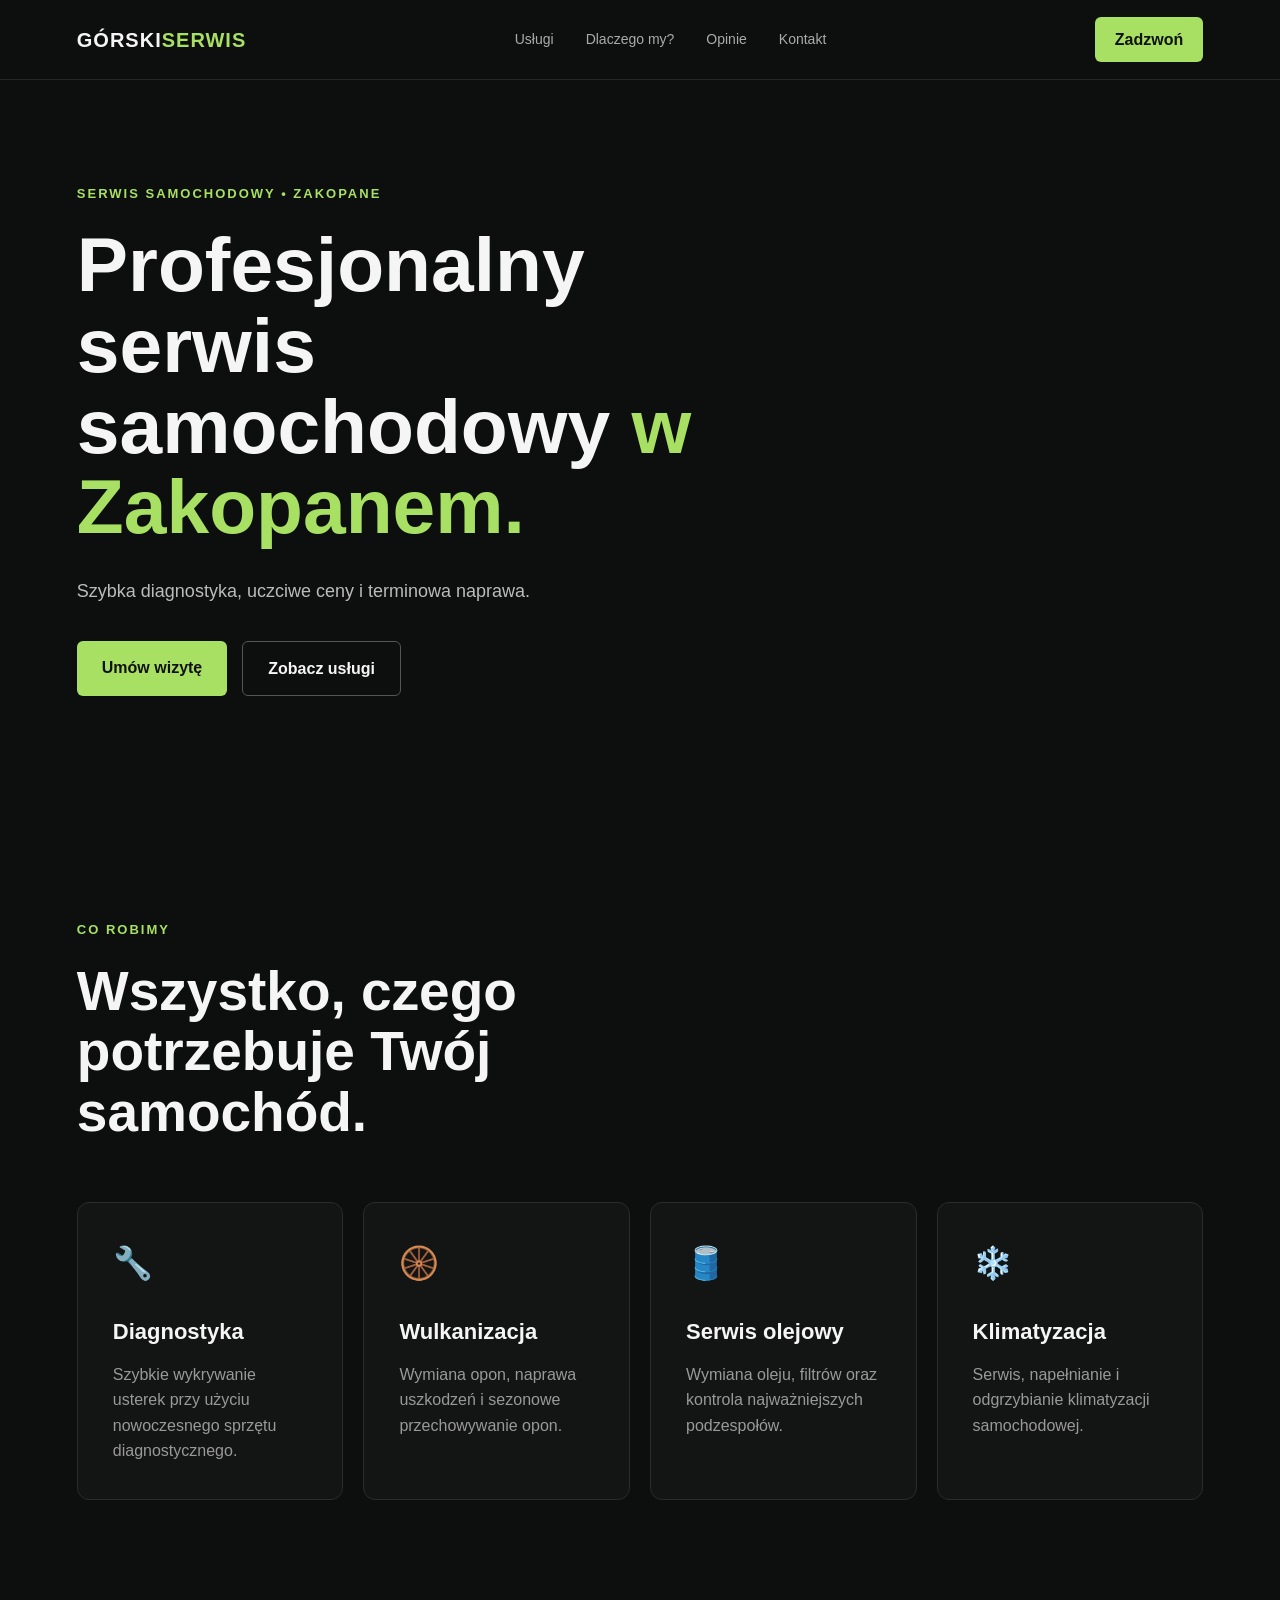
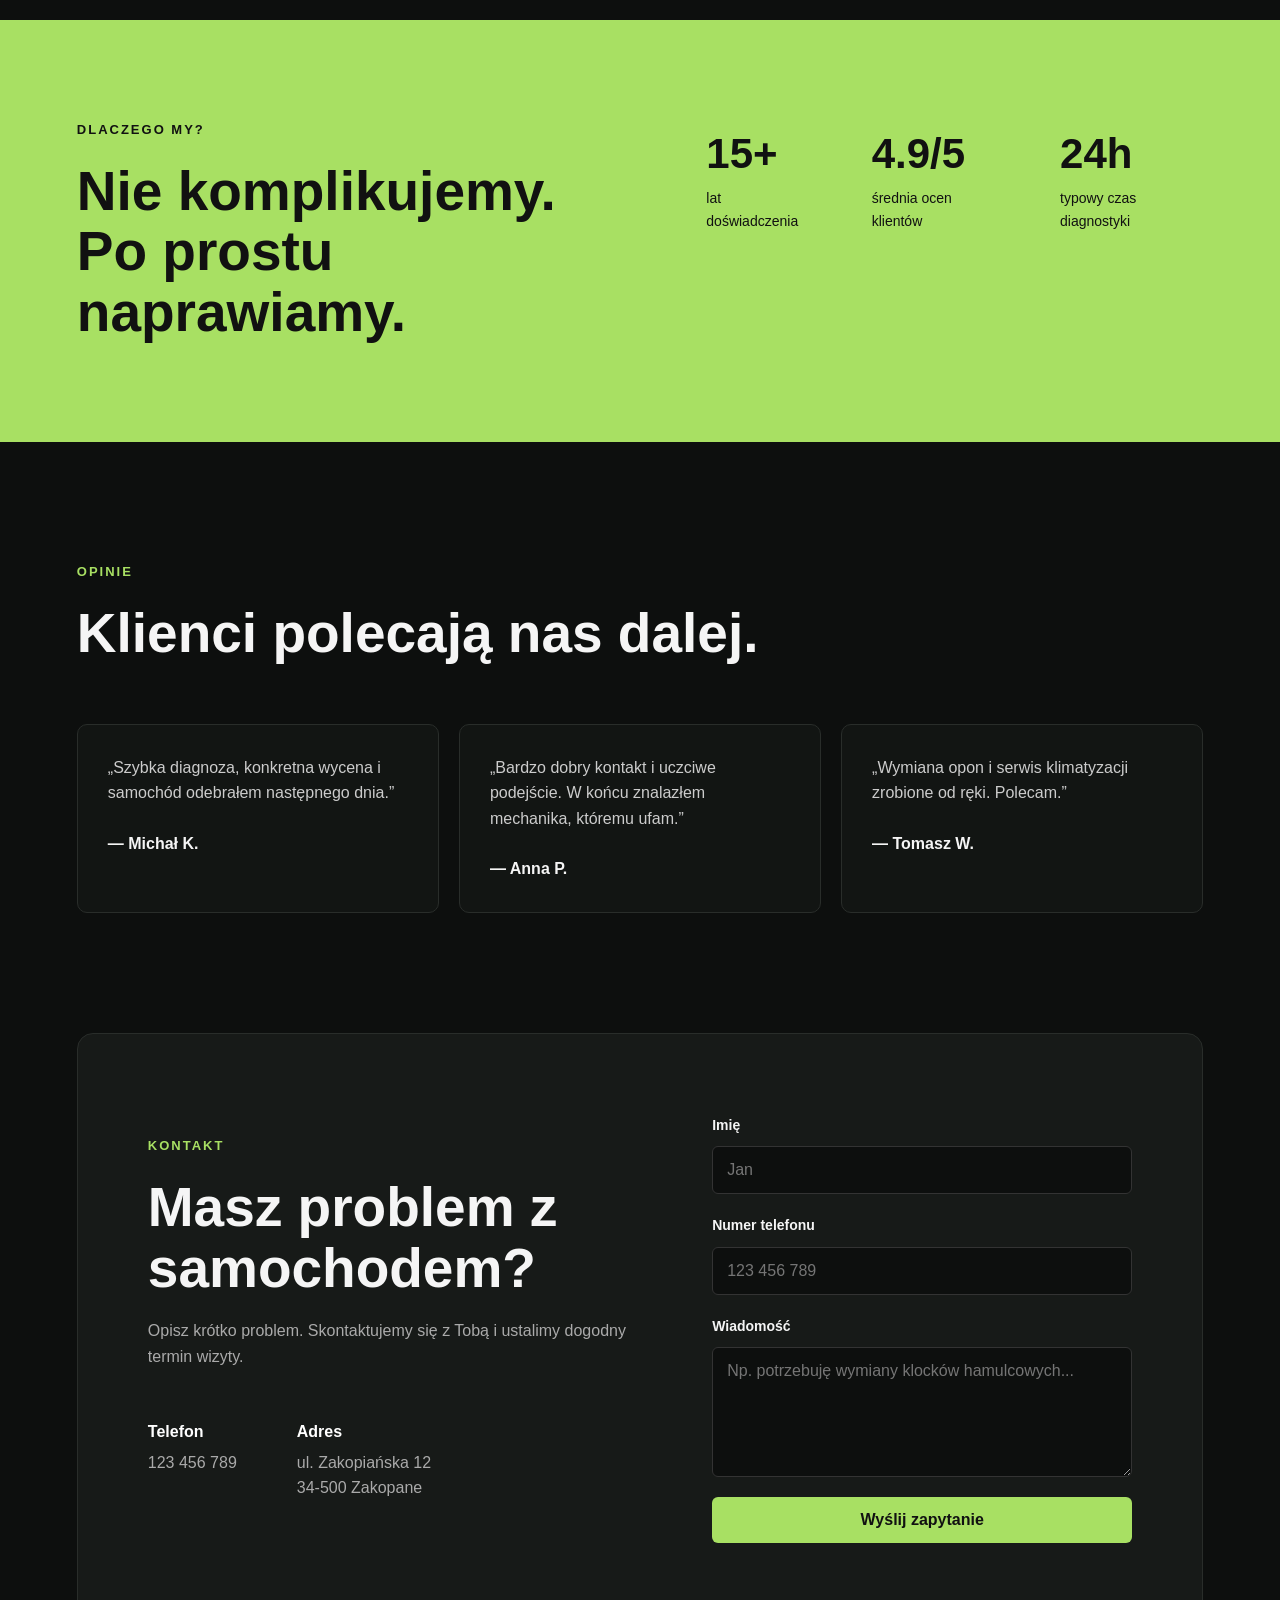
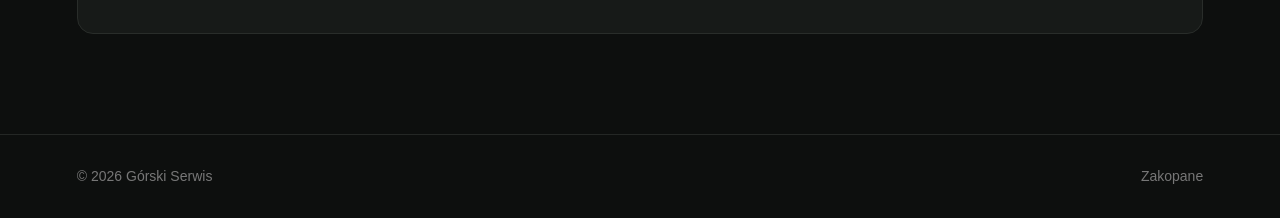
==== index.html @ 262145a2 "Add files via upload" ====
<!DOCTYPE html>
<html lang="pl">
<head>
    <meta charset="UTF-8">
    <meta name="viewport" content="width=device-width, initial-scale=1.0">

    <title>Górski Serwis — Mechanik samochodowy w Zakopanem</title>

    <meta
        name="description"
        content="Górski Serwis — profesjonalny serwis samochodowy w Zakopanem. Diagnostyka, hamulce, wymiana oleju i serwis klimatyzacji."
    >

    <link rel="stylesheet" href="style.css">
</head>

<body>

    <header class="navbar">

        <a href="#" class="logo">
            GÓRSKI<span>SERWIS</span>
        </a>

        <nav>
            <a href="#uslugi">Usługi</a>
            <a href="#dlaczego-my">Dlaczego my?</a>
            <a href="#opinie">Opinie</a>
            <a href="#kontakt">Kontakt</a>
        </nav>

        <a href="tel:+48123456789" class="nav-button">
            Zadzwoń
        </a>

    </header>


    <main>

        <section class="hero">

            <div class="hero-content">

                <p class="eyebrow">
                    SERWIS SAMOCHODOWY • ZAKOPANE
                </p>

                <h1>
    Profesjonalny serwis
    <br>
    samochodowy <span>w Zakopanem.</span>
</h1>

<p class="hero-text">
    Szybka diagnostyka, uczciwe ceny i terminowa naprawa.
</p>

                <div class="hero-buttons">

                    <a href="#kontakt" class="button primary">
                        Umów wizytę
                    </a>

                    <a href="#uslugi" class="button secondary">
                        Zobacz usługi
                    </a>

                </div>

            </div>

        </section>


        <section id="uslugi" class="section">

            <div class="section-heading">

                <p class="eyebrow">
                    CO ROBIMY
                </p>

                <h2>
                    Wszystko, czego potrzebuje Twój samochód.
                </h2>

            </div>


            <div class="services">

                <article class="service-card">

                    <div class="service-icon">
                        🔧
                    </div>

                    <h3>
                        Diagnostyka
                    </h3>

                    <p>
                        Szybkie wykrywanie usterek przy użyciu
                        nowoczesnego sprzętu diagnostycznego.
                    </p>

                </article>


                <article class="service-card">

                    <div class="service-icon">
                        🛞
                    </div>

                    <h3>
                        Wulkanizacja
                    </h3>

                    <p>
                        Wymiana opon, naprawa uszkodzeń
                        i sezonowe przechowywanie opon.
                    </p>

                </article>


                <article class="service-card">

                    <div class="service-icon">
                        🛢️
                    </div>

                    <h3>
                        Serwis olejowy
                    </h3>

                    <p>
                        Wymiana oleju, filtrów oraz kontrola
                        najważniejszych podzespołów.
                    </p>

                </article>


                <article class="service-card">

                    <div class="service-icon">
                        ❄️
                    </div>

                    <h3>
                        Klimatyzacja
                    </h3>

                    <p>
                        Serwis, napełnianie i odgrzybianie
                        klimatyzacji samochodowej.
                    </p>

                </article>

            </div>

        </section>


        <section id="dlaczego-my" class="why-us">

            <div>

                <p class="eyebrow">
                    DLACZEGO MY?
                </p>

                <h2>
                    Nie komplikujemy.
                    <br>
                    Po prostu naprawiamy.
                </h2>

            </div>


            <div class="advantages">

                <div>
                    <strong>15+</strong>
                    <span>lat doświadczenia</span>
                </div>

                <div>
                    <strong>4.9/5</strong>
                    <span>średnia ocen klientów</span>
                </div>

                <div>
                    <strong>24h</strong>
                    <span>typowy czas diagnostyki</span>
                </div>

            </div>

        </section>


        <section id="opinie" class="section">

            <div class="section-heading">

                <p class="eyebrow">
                    OPINIE
                </p>

                <h2>
                    Klienci polecają nas dalej.
                </h2>

            </div>


            <div class="reviews">

                <article class="review">
                    <p>
                        „Szybka diagnoza, konkretna wycena
                        i samochód odebrałem następnego dnia.”
                    </p>

                    <strong>
                        — Michał K.
                    </strong>
                </article>


                <article class="review">
                    <p>
                        „Bardzo dobry kontakt i uczciwe podejście.
                        W końcu znalazłem mechanika, któremu ufam.”
                    </p>

                    <strong>
                        — Anna P.
                    </strong>
                </article>


                <article class="review">
                    <p>
                        „Wymiana opon i serwis klimatyzacji
                        zrobione od ręki. Polecam.”
                    </p>

                    <strong>
                        — Tomasz W.
                    </strong>
                </article>

            </div>

        </section>


        <section id="kontakt" class="contact">

            <div class="contact-content">

                <p class="eyebrow">
                    KONTAKT
                </p>

                <h2>
                    Masz problem z samochodem?
                </h2>

                <p>
                    Opisz krótko problem. Skontaktujemy się z Tobą
                    i ustalimy dogodny termin wizyty.
                </p>

                <div class="contact-info">

                    <p>
                        <strong>Telefon</strong><br>
                        123 456 789
                    </p>

                    <p>
                        <strong>Adres</strong><br>
                        ul. Zakopiańska 12<br>
                        34-500 Zakopane
                    </p>

                </div>

            </div>


            <form class="contact-form" id="contactForm">

                <label for="name">
                    Imię
                </label>

                <input
                    type="text"
                    id="name"
                    placeholder="Jan"
                    required
                >


                <label for="phone">
                    Numer telefonu
                </label>

                <input
                    type="tel"
                    id="phone"
                    placeholder="123 456 789"
                    required
                >


                <label for="message">
                    Wiadomość
                </label>

                <textarea
                    id="message"
                    rows="5"
                    placeholder="Np. potrzebuję wymiany klocków hamulcowych..."
                    required
                ></textarea>


                <button type="submit" class="button primary">
                    Wyślij zapytanie
                </button>

                <p id="formMessage" class="form-message"></p>

            </form>

        </section> 

    </main>


    <footer>

        <p>
            © 2026 Górski Serwis
        </p>

        <p>
            Zakopane
        </p>

    </footer>


    <script src="script.js"></script>

</body>
</html>
---- style.css ----
* {
    margin: 0;
    padding: 0;
    box-sizing: border-box;
}

html {
    scroll-behavior: smooth;
}

body {
    font-family: Arial, sans-serif;
    background: #0d0f0e;
    color: #f5f5f5;
    line-height: 1.6;
}

a {
    color: inherit;
    text-decoration: none;
}


/* NAVBAR */

.navbar {
    height: 80px;
    padding: 0 6%;
    display: flex;
    align-items: center;
    justify-content: space-between;
    border-bottom: 1px solid #242725;
}

.logo {
    font-weight: 800;
    font-size: 20px;
    letter-spacing: 1px;
}

.logo span {
    color: #a8e063;
}

nav {
    display: flex;
    gap: 32px;
}

nav a {
    color: #aaa;
    font-size: 14px;
}

nav a:hover {
    color: white;
}

.nav-button {
    background: #a8e063;
    color: #111;
    padding: 10px 20px;
    border-radius: 6px;
    font-weight: bold;
}


/* HERO */

.hero {
    min-height: 720px;
    display: flex;
    align-items: center;
    padding: 80px 6%;

    background:
        linear-gradient(
            90deg,
            #0d0f0e 0%,
            rgba(13, 15, 14, 0.85) 50%,
            rgba(13, 15, 14, 0.3) 100%
        ),
        url("https://images.unsplash.com/photo-1487754180451-c456f719a1fc?auto=format&fit=crop&w=1800&q=80");

    background-size: cover;
    background-position: center;
}

.hero-content {
    max-width: 750px;
}

.eyebrow {
    color: #a8e063;
    font-size: 13px;
    font-weight: bold;
    letter-spacing: 2px;
    margin-bottom: 20px;
}

h1 {
    font-size: clamp(45px, 6vw, 82px);
    line-height: 1.05;
    margin-bottom: 30px;
}

h1 span {
    color: #a8e063;
}

.hero-text {
    max-width: 600px;
    color: #bbb;
    font-size: 18px;
    margin-bottom: 35px;
}


/* BUTTONS */

.hero-buttons {
    display: flex;
    gap: 15px;
    flex-wrap: wrap;
}

.button {
    display: inline-block;
    padding: 14px 25px;
    border-radius: 6px;
    font-weight: bold;
}

.primary {
    background: #a8e063;
    color: #111;

    transition:
        transform 0.2s ease,
        box-shadow 0.2s ease;
}

.primary:hover {
    transform: translateY(-2px);

    box-shadow:
        0 10px 30px rgba(168, 224, 99, 0.2);
}

.secondary {
    border: 1px solid #555;
}


/* SECTIONS */

.section {
    padding: 120px 6%;
}

.section-heading {
    max-width: 700px;
    margin-bottom: 60px;
}

h2 {
    font-size: clamp(34px, 5vw, 55px);
    line-height: 1.1;
}


/* SERVICES */

.services {
    display: grid;
    grid-template-columns: repeat(4, 1fr);
    gap: 20px;
}

.service-card {
    padding: 35px;

    border: 1px solid #292d2a;
    border-radius: 12px;

    background: #121513;

    transition:
        transform 0.25s ease,
        border-color 0.25s ease,
        background 0.25s ease;
}

.service-card:hover {
    transform: translateY(-8px);

    border-color: #a8e063;

    background: #171b18;
}

.service-icon {
    font-size: 32px;
    margin-bottom: 25px;
}

.service-card h3 {
    margin-bottom: 12px;
    font-size: 22px;
}

.service-card p {
    color: #999;
}


/* WHY US */

.why-us {
    padding: 100px 6%;
    background: #a8e063;
    color: #111;

    display: flex;
    justify-content: space-between;
    gap: 50px;
}

.why-us .eyebrow {
    color: #111;
}

.advantages {
    display: flex;
    gap: 60px;
}

.advantages div {
    display: flex;
    flex-direction: column;
}

.advantages strong {
    font-size: 42px;
}

.advantages span {
    font-size: 14px;
}


/* REVIEWS */

.reviews {
    display: grid;
    grid-template-columns: repeat(3, 1fr);
    gap: 20px;
}

.review {
    background: #121513;
    padding: 30px;
    border-radius: 10px;
    border: 1px solid #292d2a;
}

.review p {
    color: #ccc;
    margin-bottom: 25px;
}


/* CONTACT */

.contact {
    margin: 0 6% 100px;
    padding: 70px;

    background: #171a18;
    border: 1px solid #292d2a;
    border-radius: 16px;

    display: grid;
    grid-template-columns: 1fr 420px;
    gap: 80px;

    align-items: center;
}

.contact-content {
    max-width: 650px;
}

.contact-content h2 {
    margin-bottom: 20px;
}

.contact-content > p:not(.eyebrow) {
    color: #aaa;
    margin: 20px 0 35px;
    max-width: 500px;
}

.contact-info {
    display: flex;
    gap: 60px;
}

.contact-info p {
    color: #aaa;
    margin: 0;
}

.contact-info strong {
    color: white;
    display: inline-block;
    margin-bottom: 5px;
}


/* FORMULARZ */

.contact-form {
    width: 100%;
    display: flex;
    flex-direction: column;
    gap: 10px;
}

.contact-form label {
    font-size: 14px;
    font-weight: bold;
    margin-top: 10px;
}

.contact-form input,
.contact-form textarea {
    width: 100%;
    padding: 14px;

    background: #0d0f0e;
    border: 1px solid #333;
    border-radius: 7px;

    color: white;
    font-size: 16px;
    font-family: inherit;

    transition: border-color 0.2s;
}

.contact-form input:focus,
.contact-form textarea:focus {
    outline: none;
    border-color: #a8e063;
}

.contact-form textarea {
    resize: vertical;
    min-height: 130px;
}

.contact-form button {
    width: 100%;
    border: none;
    cursor: pointer;
    font-size: 16px;
    margin-top: 10px;
}

.form-message {
    color: #a8e063;
    font-size: 14px;
    margin-top: 5px;
}

.contact-content {
    max-width: 600px;
}

.contact-content p:not(.eyebrow) {
    color: #aaa;
    margin: 20px 0 30px;
}

.contact-info {
    min-width: 220px;
}

.contact-info p {
    margin-bottom: 25px;
    color: #aaa;
}


/* FOOTER */

footer {
    padding: 30px 6%;
    border-top: 1px solid #242725;

    display: flex;
    justify-content: space-between;

    color: #777;
    font-size: 14px;
}


/* MOBILE */

@media (max-width: 900px) {

    nav {
        display: none;
    }

    .services {
        grid-template-columns: repeat(2, 1fr);
    }

    .why-us {
        flex-direction: column;
    }

    .reviews {
        grid-template-columns: 1fr;
    }

    .contact {
        grid-template-columns: 1fr;
        gap: 50px;
    }

    .contact-form {
        max-width: 600px;
    }
}


@media (max-width: 600px) {

    .navbar {
        padding: 0 20px;
    }

    .nav-button {
        display: none;
    }

    .hero {
        min-height: 650px;
        padding: 60px 20px;
    }

    .section {
        padding: 80px 20px;
    }

    .services {
        grid-template-columns: 1fr;
    }

    .advantages {
        flex-direction: column;
        gap: 25px;
    }

    .contact {
        margin: 0 20px 80px;
        padding: 40px 25px;
        flex-direction: column;
    }

    footer {
        padding: 25px 20px;
    }

}

.contact-form {
    width: 100%;
    max-width: 500px;

    display: flex;
    flex-direction: column;
    gap: 10px;
}

.contact-form label {
    font-size: 14px;
    font-weight: bold;
    margin-top: 10px;
}

.contact-form input,
.contact-form textarea {
    width: 100%;
    padding: 14px;

    background: #0d0f0e;
    border: 1px solid #333;
    border-radius: 6px;

    color: white;
    font-size: 16px;

    font-family: inherit;
}

.contact-form textarea {
    resize: vertical;
}

.contact-form input:focus,
.contact-form textarea:focus {
    outline: none;
    border-color: #a8e063;
}

.contact-form button {
    border: none;
    cursor: pointer;
    font-size: 16px;
    margin-top: 10px;
}

.form-message {
    margin-top: 10px;
    font-size: 14px;
}

/* ANIMACJE */

.hero-content {
    animation: heroIn 0.8s ease-out;
}

@keyframes heroIn {
    from {
        opacity: 0;
        transform: translateY(25px);
    }

    to {
        opacity: 1;
        transform: translateY(0);
    }
}
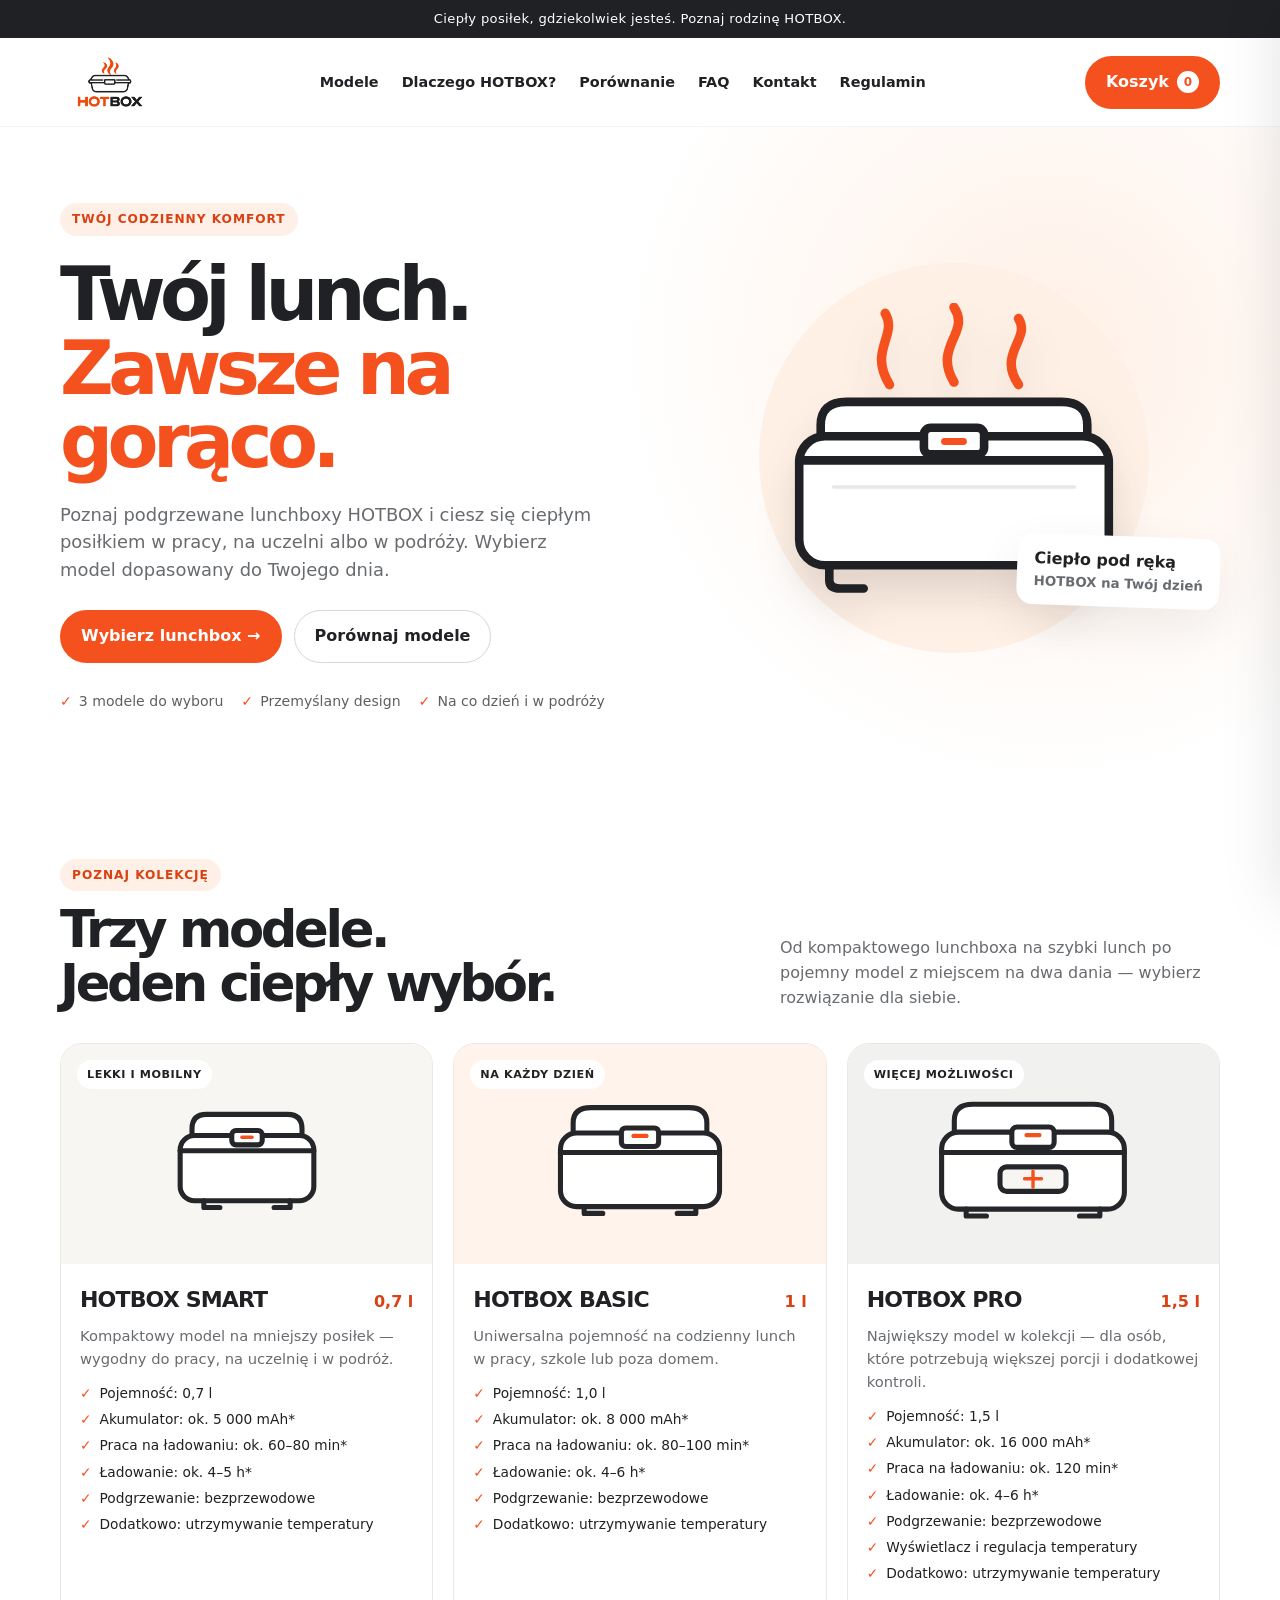
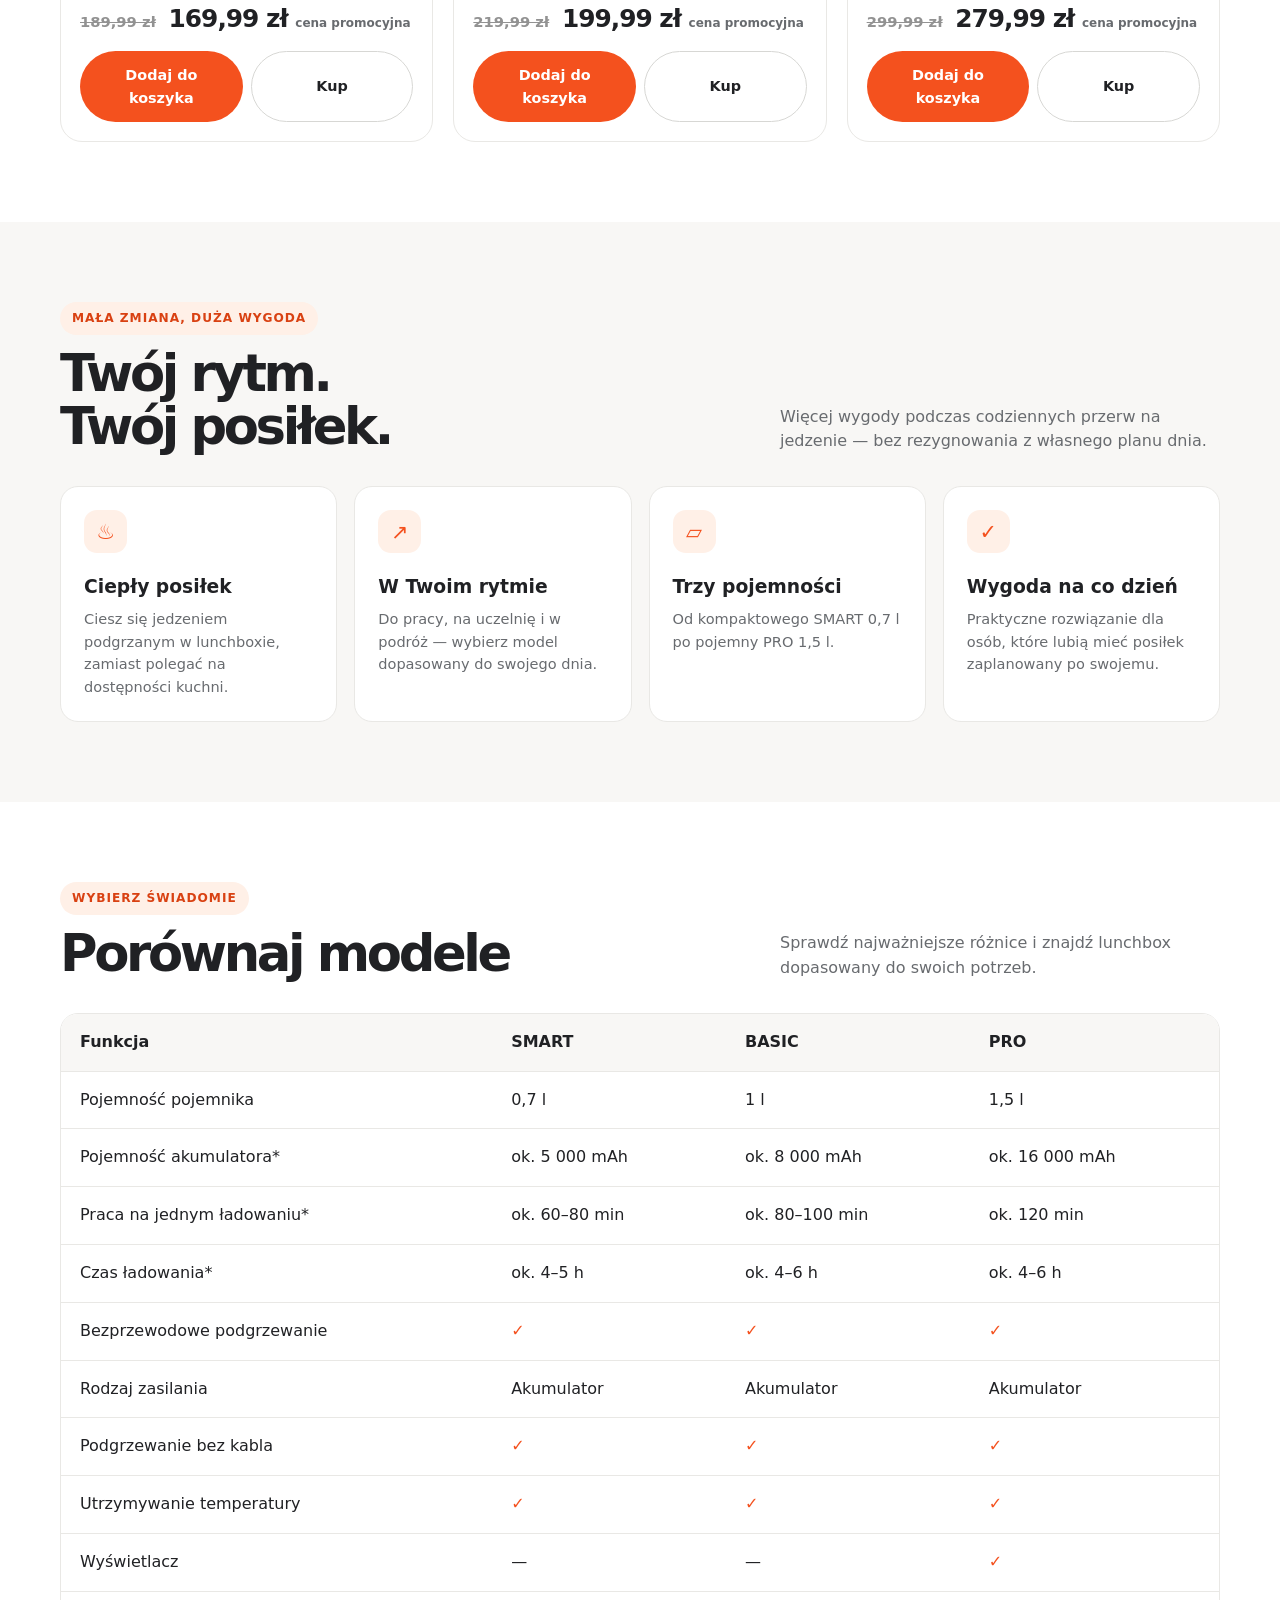
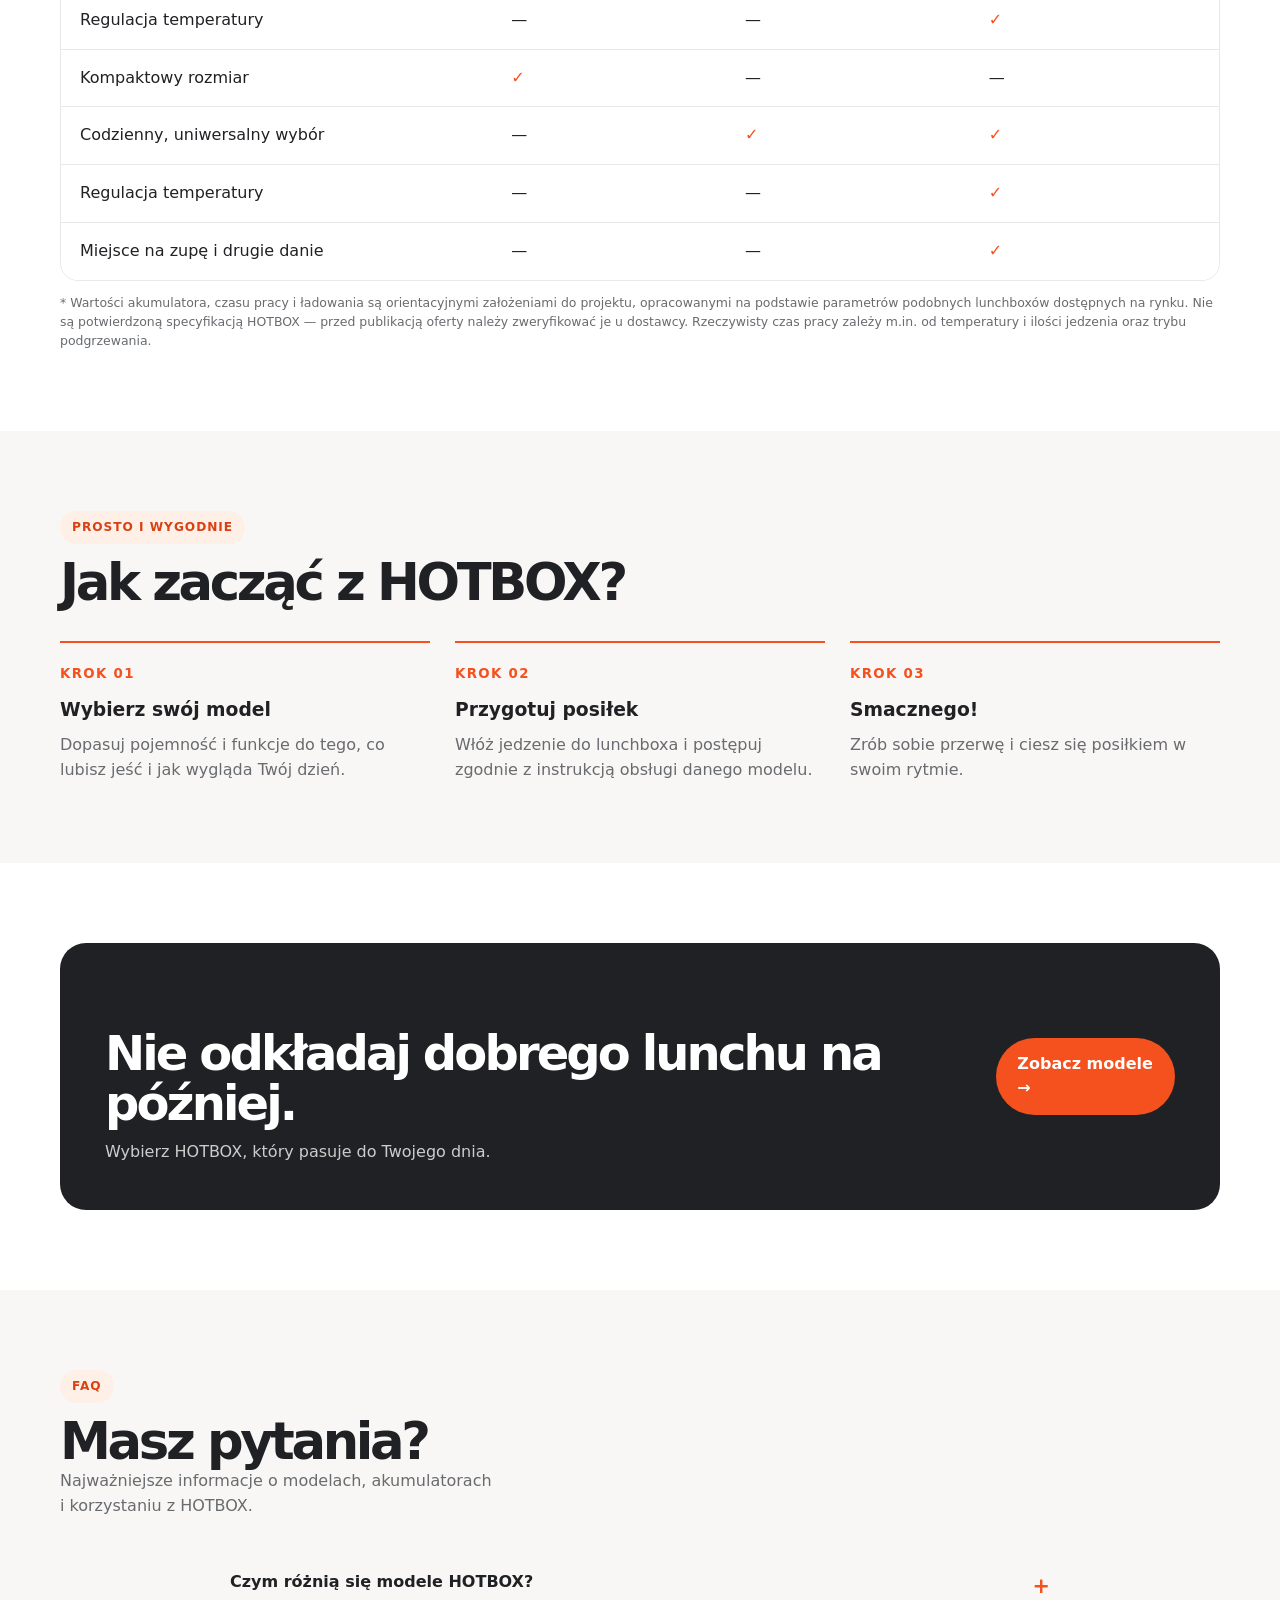
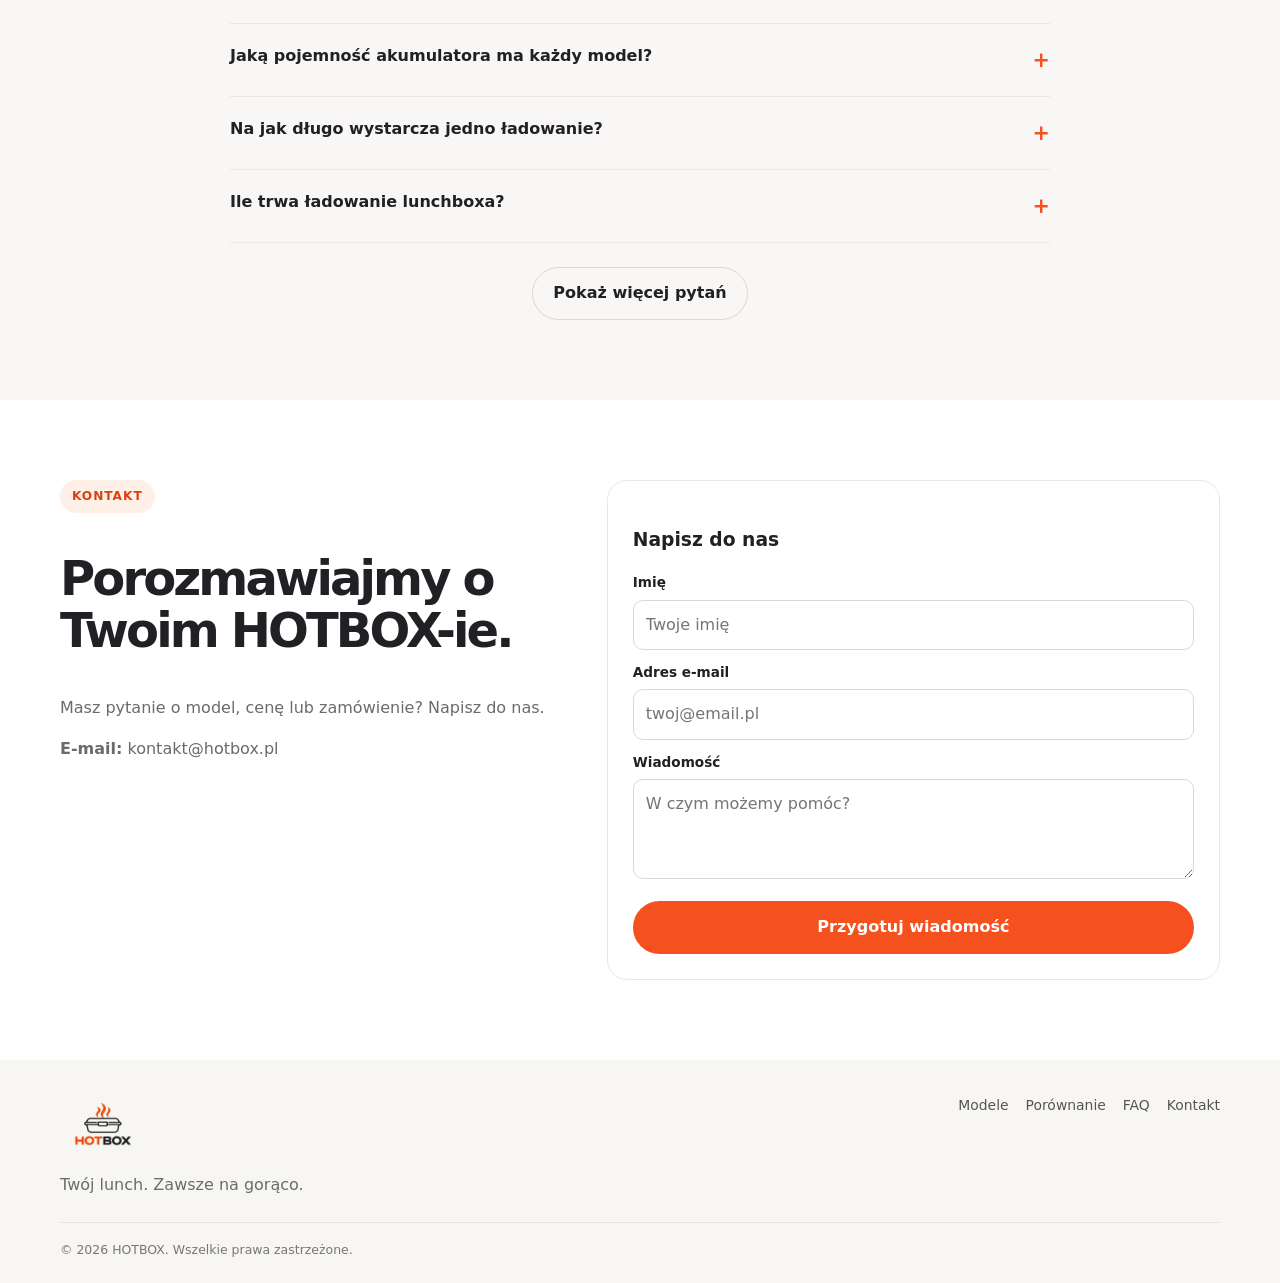
==== commit d4d7d3e9: "Add files via upload" ====
--- a/index.html
+++ b/index.html
@@ -1,367 +1,362 @@
-<!DOCTYPE html>
-<html lang="pl">
-<head>
-    <meta charset="UTF-8">
-    <meta name="viewport" content="width=device-width, initial-scale=1.0">
-
-    <title>Górski Serwis — Mechanik samochodowy w Zakopanem</title>
-
-    <meta
-        name="description"
-        content="Górski Serwis — profesjonalny serwis samochodowy w Zakopanem. Diagnostyka, hamulce, wymiana oleju i serwis klimatyzacji."
-    >
-
-    <link rel="stylesheet" href="style.css">
-</head>
-
-<body>
-
-    <header class="navbar">
-
-        <a href="#" class="logo">
-            GÓRSKI<span>SERWIS</span>
-        </a>
-
-        <nav>
-            <a href="#uslugi">Usługi</a>
-            <a href="#dlaczego-my">Dlaczego my?</a>
-            <a href="#opinie">Opinie</a>
-            <a href="#kontakt">Kontakt</a>
-        </nav>
-
-        <a href="tel:+48123456789" class="nav-button">
-            Zadzwoń
-        </a>
-
-    </header>
-
-
-    <main>
-
-        <section class="hero">
-
-            <div class="hero-content">
-
-                <p class="eyebrow">
-                    SERWIS SAMOCHODOWY • ZAKOPANE
-                </p>
-
-                <h1>
-    Profesjonalny serwis
-    <br>
-    samochodowy <span>w Zakopanem.</span>
-</h1>
-
-<p class="hero-text">
-    Szybka diagnostyka, uczciwe ceny i terminowa naprawa.
-</p>
-
-                <div class="hero-buttons">
-
-                    <a href="#kontakt" class="button primary">
-                        Umów wizytę
-                    </a>
-
-                    <a href="#uslugi" class="button secondary">
-                        Zobacz usługi
-                    </a>
-
-                </div>
-
-            </div>
-
-        </section>
-
-
-        <section id="uslugi" class="section">
-
-            <div class="section-heading">
-
-                <p class="eyebrow">
-                    CO ROBIMY
-                </p>
-
-                <h2>
-                    Wszystko, czego potrzebuje Twój samochód.
-                </h2>
-
-            </div>
-
-
-            <div class="services">
-
-                <article class="service-card">
-
-                    <div class="service-icon">
-                        🔧
-                    </div>
-
-                    <h3>
-                        Diagnostyka
-                    </h3>
-
-                    <p>
-                        Szybkie wykrywanie usterek przy użyciu
-                        nowoczesnego sprzętu diagnostycznego.
-                    </p>
-
-                </article>
-
-
-                <article class="service-card">
-
-                    <div class="service-icon">
-                        🛞
-                    </div>
-
-                    <h3>
-                        Wulkanizacja
-                    </h3>
-
-                    <p>
-                        Wymiana opon, naprawa uszkodzeń
-                        i sezonowe przechowywanie opon.
-                    </p>
-
-                </article>
-
-
-                <article class="service-card">
-
-                    <div class="service-icon">
-                        🛢️
-                    </div>
-
-                    <h3>
-                        Serwis olejowy
-                    </h3>
-
-                    <p>
-                        Wymiana oleju, filtrów oraz kontrola
-                        najważniejszych podzespołów.
-                    </p>
-
-                </article>
-
-
-                <article class="service-card">
-
-                    <div class="service-icon">
-                        ❄️
-                    </div>
-
-                    <h3>
-                        Klimatyzacja
-                    </h3>
-
-                    <p>
-                        Serwis, napełnianie i odgrzybianie
-                        klimatyzacji samochodowej.
-                    </p>
-
-                </article>
-
-            </div>
-
-        </section>
-
-
-        <section id="dlaczego-my" class="why-us">
-
-            <div>
-
-                <p class="eyebrow">
-                    DLACZEGO MY?
-                </p>
-
-                <h2>
-                    Nie komplikujemy.
-                    <br>
-                    Po prostu naprawiamy.
-                </h2>
-
-            </div>
-
-
-            <div class="advantages">
-
-                <div>
-                    <strong>15+</strong>
-                    <span>lat doświadczenia</span>
-                </div>
-
-                <div>
-                    <strong>4.9/5</strong>
-                    <span>średnia ocen klientów</span>
-                </div>
-
-                <div>
-                    <strong>24h</strong>
-                    <span>typowy czas diagnostyki</span>
-                </div>
-
-            </div>
-
-        </section>
-
-
-        <section id="opinie" class="section">
-
-            <div class="section-heading">
-
-                <p class="eyebrow">
-                    OPINIE
-                </p>
-
-                <h2>
-                    Klienci polecają nas dalej.
-                </h2>
-
-            </div>
-
-
-            <div class="reviews">
-
-                <article class="review">
-                    <p>
-                        „Szybka diagnoza, konkretna wycena
-                        i samochód odebrałem następnego dnia.”
-                    </p>
-
-                    <strong>
-                        — Michał K.
-                    </strong>
-                </article>
-
-
-                <article class="review">
-                    <p>
-                        „Bardzo dobry kontakt i uczciwe podejście.
-                        W końcu znalazłem mechanika, któremu ufam.”
-                    </p>
-
-                    <strong>
-                        — Anna P.
-                    </strong>
-                </article>
-
-
-                <article class="review">
-                    <p>
-                        „Wymiana opon i serwis klimatyzacji
-                        zrobione od ręki. Polecam.”
-                    </p>
-
-                    <strong>
-                        — Tomasz W.
-                    </strong>
-                </article>
-
-            </div>
-
-        </section>
-
-
-        <section id="kontakt" class="contact">
-
-            <div class="contact-content">
-
-                <p class="eyebrow">
-                    KONTAKT
-                </p>
-
-                <h2>
-                    Masz problem z samochodem?
-                </h2>
-
-                <p>
-                    Opisz krótko problem. Skontaktujemy się z Tobą
-                    i ustalimy dogodny termin wizyty.
-                </p>
-
-                <div class="contact-info">
-
-                    <p>
-                        <strong>Telefon</strong><br>
-                        123 456 789
-                    </p>
-
-                    <p>
-                        <strong>Adres</strong><br>
-                        ul. Zakopiańska 12<br>
-                        34-500 Zakopane
-                    </p>
-
-                </div>
-
-            </div>
-
-
-            <form class="contact-form" id="contactForm">
-
-                <label for="name">
-                    Imię
-                </label>
-
-                <input
-                    type="text"
-                    id="name"
-                    placeholder="Jan"
-                    required
-                >
-
-
-                <label for="phone">
-                    Numer telefonu
-                </label>
-
-                <input
-                    type="tel"
-                    id="phone"
-                    placeholder="123 456 789"
-                    required
-                >
-
-
-                <label for="message">
-                    Wiadomość
-                </label>
-
-                <textarea
-                    id="message"
-                    rows="5"
-                    placeholder="Np. potrzebuję wymiany klocków hamulcowych..."
-                    required
-                ></textarea>
-
-
-                <button type="submit" class="button primary">
-                    Wyślij zapytanie
-                </button>
-
-                <p id="formMessage" class="form-message"></p>
-
-            </form>
-
-        </section> 
-
-    </main>
-
-
-    <footer>
-
-        <p>
-            © 2026 Górski Serwis
-        </p>
-
-        <p>
-            Zakopane
-        </p>
-
-    </footer>
-
-
-    <script src="script.js"></script>
-
-</body>
-</html>+<!DOCTYPE html>
+<html lang="pl">
+<head>
+<meta charset="UTF-8">
+<meta name="viewport" content="width=device-width, initial-scale=1.0">
+<meta name="description" content="HOTBOX — podgrzewane lunchboxy do pracy, na uczelnię i w podróż.">
+<title>HOTBOX — Twój lunch. Zawsze na gorąco.</title>
+<style>
+:root{--ink:#202124;--muted:#686b6f;--orange:#f4511e;--orange-dark:#d94112;--cream:#fff8f3;--soft:#f8f7f5;--line:#e9e8e5;--white:#fff;--shadow:0 18px 50px #1a1c1e12}
+*{box-sizing:border-box}html{scroll-behavior:smooth}body{margin:0;color:var(--ink);font-family:Inter,system-ui,-apple-system,BlinkMacSystemFont,"Segoe UI",sans-serif;line-height:1.55}a{color:inherit;text-decoration:none}button,input,textarea,select{font:inherit}button{cursor:pointer}.container{width:min(1160px,calc(100% - 40px));margin:auto}.announcement{background:var(--ink);color:#fff;text-align:center;padding:9px 14px;font-size:.82rem;letter-spacing:.025em}
+header{position:sticky;top:0;z-index:20;background:#ffffffed;backdrop-filter:blur(14px);border-bottom:1px solid #0000000b}.nav{min-height:88px;display:flex;align-items:center;justify-content:space-between;gap:20px}.brand-logo{display:block;width:auto;max-width:260px;height:68px;object-fit:contain}.footer-top .brand-logo{height:58px;max-width:240px}@media(max-width:600px){.brand-logo{max-width:190px;height:54px}.footer-top .brand-logo{max-width:180px;height:48px}}.brand{display:inline-flex;align-items:center;gap:10px;font-size:1.4rem;font-weight:950;letter-spacing:-.07em}.brand-name span{color:var(--orange)}.brand-mark{width:32px;height:27px;border:3px solid var(--ink);border-radius:7px 7px 9px 9px;position:relative;display:inline-block}.brand-mark:before{content:"";position:absolute;left:5px;right:5px;top:-7px;height:5px;border:3px solid var(--ink);border-bottom:0;border-radius:5px 5px 0 0}.nav-links{display:flex;align-items:center;gap:23px;font-size:.9rem;font-weight:700}.nav-links a:hover{color:var(--orange)}.btn{display:inline-flex;justify-content:center;align-items:center;gap:8px;padding:13px 20px;border:1px solid transparent;border-radius:999px;background:var(--orange);color:#fff;font-weight:800;transition:.2s}.btn:hover{background:var(--orange-dark);transform:translateY(-1px)}.btn.dark{background:var(--ink)}.btn.dark:hover{background:#393b3d}.btn.outline{background:transparent;color:var(--ink);border-color:#d7d7d4}.btn.outline:hover{border-color:var(--orange);color:var(--orange)}.cart-button{position:relative;white-space:nowrap}.cart-count{display:inline-grid;place-items:center;min-width:22px;height:22px;padding:0 5px;background:white;color:var(--orange);border-radius:50%;font-size:.75rem}
+.hero{padding:76px 0 66px;background:radial-gradient(circle at 82% 35%,#fff0e6 0,#fff 38%);overflow:hidden}.hero-grid{display:grid;grid-template-columns:1.05fr .95fr;align-items:center;gap:40px}.eyebrow{display:inline-block;background:#fff0e7;color:var(--orange-dark);padding:7px 12px;border-radius:999px;font-weight:850;font-size:.76rem;text-transform:uppercase;letter-spacing:.08em}h1{font-size:clamp(2.8rem,5.8vw,5.2rem);line-height:.99;letter-spacing:-.075em;margin:22px 0}h1 em{color:var(--orange);font-style:normal}.hero-copy{font-size:1.12rem;color:var(--muted);max-width:540px;margin-bottom:26px}.hero-actions{display:flex;flex-wrap:wrap;gap:12px}.trust{display:flex;flex-wrap:wrap;gap:18px;margin-top:28px;color:#5d6063;font-size:.88rem}.trust span:before{content:"✓";color:var(--orange);font-weight:900;margin-right:7px}.hero-art{min-height:360px;display:grid;place-items:center;position:relative}.art-circle{width:min(390px,100%);aspect-ratio:1;background:#fff0e5;border-radius:50%;position:absolute}.lunchbox-art{width:min(430px,100%);position:relative;filter:drop-shadow(0 25px 18px #2222)}.floating-tag{position:absolute;right:0;bottom:30px;background:white;box-shadow:var(--shadow);border-radius:16px;padding:13px 17px;font-weight:850;transform:rotate(2deg)}.floating-tag small{display:block;color:var(--muted);font-weight:600}
+.section{padding:80px 0}.soft{background:var(--soft)}.section-head{display:flex;align-items:end;justify-content:space-between;gap:28px;margin-bottom:32px}.section-head h2{font-size:clamp(2rem,4vw,3.2rem);letter-spacing:-.065em;line-height:1.05;margin:12px 0 0}.section-head p{color:var(--muted);max-width:440px;margin:0}.products{display:grid;grid-template-columns:repeat(3,1fr);gap:20px}.product-card{border:1px solid var(--line);border-radius:22px;overflow:hidden;background:#fff;display:flex;flex-direction:column;transition:.2s}.product-card:hover{transform:translateY(-4px);box-shadow:var(--shadow)}.product-visual{min-height:220px;display:grid;place-items:center;background:#f7f6f3;position:relative;padding:25px}.product-card:nth-child(2) .product-visual{background:#fff3eb}.product-card:nth-child(3) .product-visual{background:#f1f1ef}.product-visual svg{width:220px;max-width:100%;height:auto}.pill{position:absolute;left:16px;top:16px;background:#fff;border-radius:999px;padding:6px 10px;font-size:.7rem;font-weight:850;text-transform:uppercase;letter-spacing:.05em}.product-body{padding:19px;display:flex;flex-direction:column;flex:1}.title-row{display:flex;align-items:baseline;justify-content:space-between;gap:10px}.title-row h3{font-size:1.38rem;letter-spacing:-.04em;margin:0}.capacity{color:var(--orange-dark);font-weight:850;white-space:nowrap}.product-body p{color:var(--muted);margin:8px 0 12px;font-size:.92rem}.features{list-style:none;padding:0;margin:0 0 15px;display:grid;gap:5px;font-size:.86rem}.features li:before{content:"✓";color:var(--orange);font-weight:900;margin-right:8px}.product-bottom{margin-top:auto;display:grid;gap:13px}.price{font-size:1.55rem;font-weight:900;letter-spacing:-.04em}.price del{font-size:.92rem;color:#929292;font-weight:600;letter-spacing:0;margin-right:5px}.price small{font-size:.75rem;color:var(--muted);font-weight:600;letter-spacing:0}.product-actions{display:flex;gap:8px}.product-actions .btn{flex:1;padding:12px 10px;font-size:.9rem}.qty-label{font-size:.82rem;color:var(--muted)}
+.benefits{display:grid;grid-template-columns:repeat(4,1fr);gap:17px}.benefit{padding:23px;border:1px solid var(--line);border-radius:18px;background:white}.icon{width:43px;height:43px;display:grid;place-items:center;border-radius:13px;background:#fff0e7;color:var(--orange);font-size:1.3rem;margin-bottom:15px}.benefit h3{margin-bottom:7px}.benefit p{color:var(--muted);font-size:.91rem;margin:0}.compare-wrap{overflow-x:auto;border:1px solid var(--line);border-radius:18px}table{width:100%;border-collapse:collapse;min-width:630px;background:#fff}th,td{padding:16px 19px;text-align:left;border-bottom:1px solid var(--line)}th{background:var(--soft)}tr:last-child td{border-bottom:0}.check{color:var(--orange);font-weight:900}.how-grid{display:grid;grid-template-columns:repeat(3,1fr);gap:25px}.step{border-top:2px solid var(--orange);padding-top:18px}.step small{color:var(--orange);font-weight:900;letter-spacing:.1em}.step h3{margin:9px 0}.step p{color:var(--muted);margin:0}.banner{background:var(--ink);color:#fff;border-radius:26px;padding:45px;display:flex;align-items:center;justify-content:space-between;gap:25px}.banner h2{font-size:clamp(2rem,4vw,3rem);line-height:1.05;letter-spacing:-.06em;margin-bottom:12px}.banner p{color:#ccc;margin:0}.faq{max-width:820px;margin:auto}.faq-extra[hidden]{display:none}.faq-more-wrap{display:flex;justify-content:center;margin-top:24px}details{border-bottom:1px solid var(--line);padding:20px 0}summary{cursor:pointer;list-style:none;font-weight:800;display:flex;justify-content:space-between;gap:15px}summary::-webkit-details-marker{display:none}summary:after{content:"+";font-size:1.3rem;color:var(--orange)}details[open] summary:after{content:"−"}details p{color:var(--muted);margin:12px 0 0}.contact-grid{display:grid;grid-template-columns:.9fr 1.1fr;gap:45px}.contact-grid h2{font-size:clamp(2rem,4vw,3rem);letter-spacing:-.06em;line-height:1.08}.contact-grid p{color:var(--muted)}.contact-card{padding:25px;border:1px solid var(--line);border-radius:20px}.contact-card label{display:block;font-weight:750;font-size:.85rem;margin:12px 0 6px}.contact-card input,.contact-card textarea,.checkout-form input,.checkout-form textarea,.checkout-form select{width:100%;padding:12px;border:1px solid #d9dad8;border-radius:10px;background:white}.contact-card textarea{min-height:100px;resize:vertical}.form-note{font-size:.78rem;color:var(--muted);margin:10px 0 0}footer{background:#f7f6f3;padding:35px 0 23px}.footer-top,.footer-bottom{display:flex;justify-content:space-between;gap:25px}.footer-top{padding-bottom:25px}.footer-links{display:flex;flex-wrap:wrap;gap:17px;font-size:.87rem;color:#555}.footer-bottom{border-top:1px solid #e4e3df;padding-top:17px;font-size:.78rem;color:#777}
+.mobile-cart-float{display:none;position:fixed;right:18px;bottom:20px;z-index:35;width:60px;height:60px;border:0;border-radius:50%;background:var(--orange);color:#fff;box-shadow:0 10px 28px #0003;align-items:center;justify-content:center;font-size:1.35rem}.mobile-cart-float .cart-count{position:absolute;right:-3px;top:-3px;border:2px solid white}.mobile-menu{display:none;border:1px solid var(--line);border-radius:10px;padding:8px 11px;background:#fff;font-weight:800}
+/* Koszyk i finalizacja */
+.overlay{position:fixed;inset:0;background:#15151580;z-index:40;opacity:0;visibility:hidden;transition:.2s}.overlay.open{opacity:1;visibility:visible}.cart-drawer{position:fixed;right:0;top:0;height:100dvh;width:min(470px,100%);background:white;z-index:41;transform:translateX(105%);transition:transform .28s;display:flex;flex-direction:column;box-shadow:-20px 0 60px #0002}.cart-drawer.open{transform:translateX(0)}.drawer-head{padding:22px 24px;border-bottom:1px solid var(--line);display:flex;align-items:center;justify-content:space-between}.drawer-head h2{margin:0;font-size:1.45rem}.icon-btn{border:1px solid var(--line);background:#fff;border-radius:10px;padding:7px 11px;font-size:1.1rem}.cart-items{padding:10px 24px;overflow:auto;flex:1}.empty-cart{padding:45px 0;text-align:center;color:var(--muted)}.cart-item{display:grid;grid-template-columns:1fr auto;gap:12px;padding:18px 0;border-bottom:1px solid var(--line)}.cart-item h3{margin:0 0 4px;font-size:1rem}.cart-item p{margin:0;color:var(--muted);font-size:.86rem}.cart-item-right{text-align:right}.quantity{display:inline-flex;align-items:center;gap:10px;margin-top:10px;border:1px solid var(--line);border-radius:999px;padding:4px 8px}.quantity button{border:0;background:transparent;font-weight:900;font-size:1rem}.remove{display:block;margin:8px 0 0 auto;border:0;background:transparent;color:#888;text-decoration:underline;font-size:.78rem}.drawer-foot{padding:20px 24px;border-top:1px solid var(--line);box-shadow:0 -8px 25px #00000005}.subtotal{display:flex;justify-content:space-between;font-weight:850;font-size:1.1rem;margin-bottom:5px}.shipping-note{font-size:.78rem;color:var(--muted);margin-bottom:15px}.drawer-foot .btn{width:100%}.checkout-modal{position:fixed;z-index:45;inset:0;display:grid;place-items:center;padding:18px;opacity:0;visibility:hidden;transition:.2s}.checkout-modal.open{opacity:1;visibility:visible}.checkout-panel{width:min(760px,100%);max-height:92dvh;overflow:auto;background:#fff;border-radius:22px;box-shadow:0 30px 90px #0003}.checkout-head{display:flex;justify-content:space-between;align-items:center;padding:22px 26px;border-bottom:1px solid var(--line)}.checkout-head h2{margin:0}.checkout-content{padding:24px 26px;display:grid;grid-template-columns:1.1fr .9fr;gap:28px}.checkout-form{display:grid;gap:12px}.checkout-form label{font-size:.82rem;font-weight:750;display:block;margin-bottom:5px}.checkout-form fieldset{border:1px solid var(--line);border-radius:12px;padding:14px}.checkout-form legend{font-weight:800;padding:0 5px}.radio-row{display:flex;gap:9px;align-items:flex-start;font-size:.88rem;margin:9px 0}.radio-row input{width:auto;margin-top:5px}.order-summary{background:var(--soft);border-radius:15px;padding:18px;height:max-content}.order-summary h3{margin-bottom:14px}.summary-line{display:flex;justify-content:space-between;gap:12px;font-size:.87rem;margin:10px 0}.summary-total{border-top:1px solid #ddd;padding-top:13px;margin-top:15px;font-weight:900;font-size:1.05rem}.demo-warning{font-size:.78rem;color:#79502f;background:#fff0df;padding:12px;border-radius:10px;margin-top:14px}.success-box{padding:35px;text-align:center}.success-box .success-icon{font-size:42px;color:var(--orange)}.toast{display:none;position:fixed;bottom:20px;left:50%;transform:translateX(-50%);background:var(--ink);color:white;border-radius:12px;padding:13px 18px;box-shadow:var(--shadow);z-index:60;max-width:calc(100% - 30px)}
+@media(max-width:900px){.hero-grid{grid-template-columns:1fr .8fr;gap:20px}.benefits{grid-template-columns:repeat(2,1fr)}.nav-links{gap:13px}.section-head{align-items:start;flex-direction:column}}
+@media(max-width:680px){.mobile-cart-float{display:flex}.container{width:calc(100% - 30px)}.nav{min-height:66px}.nav-links{display:none;position:absolute;top:66px;left:0;right:0;padding:20px;background:white;border-bottom:1px solid var(--line);flex-direction:column;align-items:stretch}.nav-links.open{display:flex}.mobile-menu{display:inline-flex}.nav>.btn{display:none}.hero{padding:48px 0 35px}.hero-grid{grid-template-columns:1fr}.hero-art{min-height:270px}.art-circle{width:265px}.lunchbox-art{width:300px}.floating-tag{right:0;bottom:8px}.section{padding:58px 0}.products{grid-template-columns:1fr}.product-visual{min-height:205px}.benefits{gap:10px}.benefit{padding:16px}.how-grid{grid-template-columns:1fr;gap:25px}.banner{padding:30px 23px;align-items:flex-start;flex-direction:column}.contact-grid{grid-template-columns:1fr;gap:25px}.footer-top,.footer-bottom{flex-direction:column}.checkout-content{grid-template-columns:1fr;padding:18px}.checkout-head{padding:18px}.checkout-form{order:2}.order-summary{order:1}}
+@media(max-width:390px){.benefits{grid-template-columns:1fr}.hero-actions .btn{width:100%}.brand{font-size:1.2rem}}
+</style>
+</head>
+<body>
+<div class="announcement">Ciepły posiłek, gdziekolwiek jesteś. Poznaj rodzinę HOTBOX.</div>
+<header><div class="container nav">
+  <a class="brand" href="#start" aria-label="HOTBOX — strona główna"><img class="brand-logo" src="logo.png" alt="HOTBOX"></a>
+  <nav class="nav-links" id="navLinks"><a href="#modele">Modele</a><a href="#zalety">Dlaczego HOTBOX?</a><a href="#porownanie">Porównanie</a><a href="#faq">FAQ</a><a href="#kontakt">Kontakt</a><a href="regulamin.html">Regulamin</a></nav>
+  <button class="btn cart-button" id="openCart">Koszyk <span class="cart-count" id="cartCount">0</span></button>
+  <button class="mobile-menu" id="menuButton" aria-label="Otwórz menu" aria-expanded="false">Menu ☰</button>
+</div></header>
+<main>
+<section class="hero" id="start"><div class="container hero-grid">
+  <div><span class="eyebrow">Twój codzienny komfort</span><h1>Twój lunch.<br><em>Zawsze na gorąco.</em></h1>
+    <p class="hero-copy">Poznaj podgrzewane lunchboxy HOTBOX i ciesz się ciepłym posiłkiem w pracy, na uczelni albo w podróży. Wybierz model dopasowany do Twojego dnia.</p>
+    <div class="hero-actions"><a class="btn" href="#modele">Wybierz lunchbox →</a><a class="btn outline" href="#porownanie">Porównaj modele</a></div>
+    <div class="trust"><span>3 modele do wyboru</span><span>Przemyślany design</span><span>Na co dzień i w podróży</span></div>
+  </div>
+  <div class="hero-art"><div class="art-circle"></div>
+    <svg class="lunchbox-art" viewBox="0 0 500 360" role="img" aria-label="Minimalistyczny lunchbox z parą">
+      <g fill="none" stroke="#202124" stroke-width="10" stroke-linecap="round" stroke-linejoin="round"><path d="M175 95 C150 55 185 38 170 12 M250 92 C225 50 270 35 250 5 M325 95 C300 58 340 42 325 18" stroke="#f4511e" stroke-width="11"/><path d="M95 142 Q95 115 125 115 H375 Q405 115 405 142 V164 H95Z" fill="#fff"/><rect x="70" y="155" width="360" height="150" rx="30" fill="#fff"/><path d="M70 183 H430"/><rect x="215" y="145" width="70" height="31" rx="8" fill="#fff"/><path d="M105 305 V322 Q105 332 118 332 H145 M395 305 V322 Q395 332 382 332 H355"/></g><rect x="235" y="157" width="30" height="8" rx="4" fill="#f4511e"/><path d="M110 214 H390" stroke="#e7e7e7" stroke-width="4" stroke-linecap="round"/>
+    </svg><div class="floating-tag">Ciepło pod ręką<small>HOTBOX na Twój dzień</small></div>
+  </div>
+</div></section>
+<section class="section" id="modele"><div class="container">
+  <div class="section-head"><div><span class="eyebrow">Poznaj kolekcję</span><h2>Trzy modele.<br>Jeden ciepły wybór.</h2></div><p>Od kompaktowego lunchboxa na szybki lunch po pojemny model z miejscem na dwa dania — wybierz rozwiązanie dla siebie.</p></div>
+  <div class="products">
+    <article class="product-card" data-id="smart">
+      <div class="product-visual"><span class="pill">Lekki i mobilny</span><svg viewBox="0 0 260 180" role="img" aria-label="Lunchbox SMART"><g stroke="#242629" stroke-width="6" stroke-linejoin="round" stroke-linecap="round"><path d="M65 60 Q65 43 82 43 H178 Q195 43 195 60 V72 H65Z" fill="#fff"/><rect x="51" y="68" width="158" height="77" rx="17" fill="#fff"/><path d="M51 86 H209" fill="none"/><rect x="112" y="62" width="36" height="17" rx="5" fill="#fff"/><path d="M79 145 V153 H98 M181 145 V153 H162" fill="none"/></g><rect x="122" y="68" width="16" height="4" rx="2" fill="#f4511e"/></svg></div>
+      <div class="product-body"><div class="title-row"><h3>HOTBOX SMART</h3><span class="capacity">0,7 l</span></div><p>Kompaktowy model na mniejszy posiłek — wygodny do pracy, na uczelnię i w podróż.</p><ul class="features"><li>Pojemność: 0,7 l</li><li>Akumulator: ok. 5 000 mAh*</li><li>Praca na ładowaniu: ok. 60–80 min*</li><li>Ładowanie: ok. 4–5 h*</li><li>Podgrzewanie: bezprzewodowe</li><li>Dodatkowo: utrzymywanie temperatury</li></ul><div class="product-bottom"><div class="price"><del>189,99 zł</del> 169,99 zł <small>cena promocyjna</small></div><div class="product-actions"><button class="btn add-to-cart" data-id="smart">Dodaj do koszyka</button><button class="btn outline quick-buy" data-id="smart" aria-label="Kup HOTBOX SMART">Kup</button></div></div></div>
+    </article>
+    <article class="product-card" data-id="basic">
+      <div class="product-visual"><span class="pill">Na każdy dzień</span><svg viewBox="0 0 260 180" role="img" aria-label="Lunchbox BASIC"><g stroke="#242629" stroke-width="6" stroke-linejoin="round" stroke-linecap="round"><path d="M51 53 Q51 35 72 35 H188 Q209 35 209 53 V69 H51Z" fill="#fff"/><rect x="36" y="65" width="188" height="87" rx="19" fill="#fff"/><path d="M36 88 H224" fill="none"/><rect x="108" y="59" width="44" height="22" rx="5" fill="#fff"/><path d="M64 152 V160 H86 M196 152 V160 H174" fill="none"/></g><rect x="120" y="66" width="20" height="5" rx="2" fill="#f4511e"/></svg></div>
+      <div class="product-body"><div class="title-row"><h3>HOTBOX BASIC</h3><span class="capacity">1 l</span></div><p>Uniwersalna pojemność na codzienny lunch w pracy, szkole lub poza domem.</p><ul class="features"><li>Pojemność: 1,0 l</li><li>Akumulator: ok. 8 000 mAh*</li><li>Praca na ładowaniu: ok. 80–100 min*</li><li>Ładowanie: ok. 4–6 h*</li><li>Podgrzewanie: bezprzewodowe</li><li>Dodatkowo: utrzymywanie temperatury</li></ul><div class="product-bottom"><div class="price"><del>219,99 zł</del> 199,99 zł <small>cena promocyjna</small></div><div class="product-actions"><button class="btn add-to-cart" data-id="basic">Dodaj do koszyka</button><button class="btn outline quick-buy" data-id="basic" aria-label="Kup HOTBOX BASIC">Kup</button></div></div></div>
+    </article>
+    <article class="product-card" data-id="pro">
+      <div class="product-visual"><span class="pill">Więcej możliwości</span><svg viewBox="0 0 260 180" role="img" aria-label="Lunchbox PRO"><g stroke="#242629" stroke-width="6" stroke-linejoin="round" stroke-linecap="round"><path d="M37 50 Q37 31 59 31 H201 Q223 31 223 50 V68 H37Z" fill="#fff"/><rect x="22" y="64" width="216" height="91" rx="20" fill="#fff"/><path d="M22 88 H238" fill="none"/><rect x="105" y="58" width="50" height="24" rx="6" fill="#fff"/><path d="M51 155 V163 H75 M209 155 V163 H185" fill="none"/><rect x="91" y="105" width="78" height="29" rx="8" fill="#f7f6f3"/><path d="M130 110 V129 M120 119 H140" fill="none" stroke="#f4511e" stroke-width="4"/></g><rect x="120" y="65" width="20" height="5" rx="2" fill="#f4511e"/></svg></div>
+      <div class="product-body"><div class="title-row"><h3>HOTBOX PRO</h3><span class="capacity">1,5 l</span></div><p>Największy model w kolekcji — dla osób, które potrzebują większej porcji i dodatkowej kontroli.</p><ul class="features"><li>Pojemność: 1,5 l</li><li>Akumulator: ok. 16 000 mAh*</li><li>Praca na ładowaniu: ok. 120 min*</li><li>Ładowanie: ok. 4–6 h*</li><li>Podgrzewanie: bezprzewodowe</li><li>Wyświetlacz i regulacja temperatury</li><li>Dodatkowo: utrzymywanie temperatury</li></ul><div class="product-bottom"><div class="price"><del>299,99 zł</del> 279,99 zł <small>cena promocyjna</small></div><div class="product-actions"><button class="btn add-to-cart" data-id="pro">Dodaj do koszyka</button><button class="btn outline quick-buy" data-id="pro" aria-label="Kup HOTBOX PRO">Kup</button></div></div></div>
+    </article>
+  </div>
+</div></section>
+<section class="section soft" id="zalety"><div class="container"><div class="section-head"><div><span class="eyebrow">Mała zmiana, duża wygoda</span><h2>Twój rytm.<br>Twój posiłek.</h2></div><p>Więcej wygody podczas codziennych przerw na jedzenie — bez rezygnowania z własnego planu dnia.</p></div>
+  <div class="benefits">
+    <article class="benefit"><div class="icon">♨</div><h3>Ciepły posiłek</h3><p>Ciesz się jedzeniem podgrzanym w lunchboxie, zamiast polegać na dostępności kuchni.</p></article>
+    <article class="benefit"><div class="icon">↗</div><h3>W Twoim rytmie</h3><p>Do pracy, na uczelnię i w podróż — wybierz model dopasowany do swojego dnia.</p></article>
+    <article class="benefit"><div class="icon">▱</div><h3>Trzy pojemności</h3><p>Od kompaktowego SMART 0,7 l po pojemny PRO 1,5 l.</p></article>
+    <article class="benefit"><div class="icon">✓</div><h3>Wygoda na co dzień</h3><p>Praktyczne rozwiązanie dla osób, które lubią mieć posiłek zaplanowany po swojemu.</p></article>
+  </div>
+</div></section>
+<section class="section" id="porownanie"><div class="container"><div class="section-head"><div><span class="eyebrow">Wybierz świadomie</span><h2>Porównaj modele</h2></div><p>Sprawdź najważniejsze różnice i znajdź lunchbox dopasowany do swoich potrzeb.</p></div><div class="compare-wrap"><table><thead><tr><th>Funkcja</th><th>SMART</th><th>BASIC</th><th>PRO</th></tr></thead><tbody>
+<tr><td>Pojemność pojemnika</td><td>0,7 l</td><td>1 l</td><td>1,5 l</td></tr><tr><td>Pojemność akumulatora*</td><td>ok. 5 000 mAh</td><td>ok. 8 000 mAh</td><td>ok. 16 000 mAh</td></tr><tr><td>Praca na jednym ładowaniu*</td><td>ok. 60–80 min</td><td>ok. 80–100 min</td><td>ok. 120 min</td></tr><tr><td>Czas ładowania*</td><td>ok. 4–5 h</td><td>ok. 4–6 h</td><td>ok. 4–6 h</td></tr><tr><td>Bezprzewodowe podgrzewanie</td><td class="check">✓</td><td class="check">✓</td><td class="check">✓</td></tr><tr><td>Rodzaj zasilania</td><td>Akumulator</td><td>Akumulator</td><td>Akumulator</td></tr><tr><td>Podgrzewanie bez kabla</td><td class="check">✓</td><td class="check">✓</td><td class="check">✓</td></tr><tr><td>Utrzymywanie temperatury</td><td class="check">✓</td><td class="check">✓</td><td class="check">✓</td></tr><tr><td>Wyświetlacz</td><td>—</td><td>—</td><td class="check">✓</td></tr><tr><td>Regulacja temperatury</td><td>—</td><td>—</td><td class="check">✓</td></tr><tr><td>Kompaktowy rozmiar</td><td class="check">✓</td><td>—</td><td>—</td></tr><tr><td>Codzienny, uniwersalny wybór</td><td>—</td><td class="check">✓</td><td class="check">✓</td></tr><tr><td>Regulacja temperatury</td><td>—</td><td>—</td><td class="check">✓</td></tr><tr><td>Miejsce na zupę i drugie danie</td><td>—</td><td>—</td><td class="check">✓</td></tr>
+</tbody></table></div><p class="form-note" style="margin-top:12px">* Wartości akumulatora, czasu pracy i ładowania są orientacyjnymi założeniami do projektu, opracowanymi na podstawie parametrów podobnych lunchboxów dostępnych na rynku. Nie są potwierdzoną specyfikacją HOTBOX — przed publikacją oferty należy zweryfikować je u dostawcy. Rzeczywisty czas pracy zależy m.in. od temperatury i ilości jedzenia oraz trybu podgrzewania.</p></div></div></section>
+<section class="section soft"><div class="container"><div class="section-head"><div><span class="eyebrow">Prosto i wygodnie</span><h2>Jak zacząć z HOTBOX?</h2></div></div><div class="how-grid">
+<article class="step"><small>KROK 01</small><h3>Wybierz swój model</h3><p>Dopasuj pojemność i funkcje do tego, co lubisz jeść i jak wygląda Twój dzień.</p></article>
+<article class="step"><small>KROK 02</small><h3>Przygotuj posiłek</h3><p>Włóż jedzenie do lunchboxa i postępuj zgodnie z instrukcją obsługi danego modelu.</p></article>
+<article class="step"><small>KROK 03</small><h3>Smacznego!</h3><p>Zrób sobie przerwę i ciesz się posiłkiem w swoim rytmie.</p></article>
+</div></div></section>
+<section class="section"><div class="container"><div class="banner"><div><h2>Nie odkładaj dobrego lunchu na później.</h2><p>Wybierz HOTBOX, który pasuje do Twojego dnia.</p></div><a href="#modele" class="btn">Zobacz modele →</a></div></div></section>
+<section class="section soft" id="faq"><div class="container"><div class="section-head"><div><span class="eyebrow">FAQ</span><h2>Masz pytania?</h2><p>Najważniejsze informacje o modelach, akumulatorach i korzystaniu z HOTBOX.</p></div></div><div class="faq">
+<details><summary>Czym różnią się modele HOTBOX?</summary><p>SMART ma pojemność 0,7 l i kompaktowy format. BASIC oferuje 1 l. PRO ma 1,5 l oraz dodatkowy wyświetlacz i możliwość regulacji temperatury. Wszystkie modele w założeniach projektu mają akumulator, bezprzewodowe podgrzewanie i funkcję utrzymywania temperatury.</p></details>
+<details><summary>Jaką pojemność akumulatora ma każdy model?</summary><p>Orientacyjne założenia projektowe to: SMART — ok. 5 000 mAh, BASIC — ok. 8 000 mAh, PRO — ok. 16 000 mAh. Wartości wymagają potwierdzenia u dostawcy i nie są jeszcze oficjalną specyfikacją produktów.</p></details>
+<details><summary>Na jak długo wystarcza jedno ładowanie?</summary><p>Szacunkowo: SMART — 60–80 minut, BASIC — 80–100 minut, PRO — około 120 minut. Rzeczywisty czas zależy m.in. od ilości i temperatury początkowej jedzenia, temperatury otoczenia oraz trybu pracy.</p></details>
+<details><summary>Ile trwa ładowanie lunchboxa?</summary><p>Orientacyjnie 4–5 godzin dla SMART oraz 4–6 godzin dla BASIC i PRO. Należy stosować się do instrukcji ładowania dołączonej do konkretnego urządzenia.</p></details>
+
+<div class="faq-extra" id="faqExtra" hidden>
+<details><summary>Czy HOTBOX podgrzewa jedzenie bez podłączenia do gniazdka?</summary><p>Takie jest założenie modeli prezentowanych w projekcie — akumulator ma umożliwiać podgrzewanie bez stałego podłączenia do gniazdka. Przed użyciem należy naładować urządzenie zgodnie z instrukcją.</p></details>
+<details><summary>Jak długo trwa podgrzewanie posiłku?</summary><p>Czas zależy od rodzaju i ilości jedzenia, temperatury początkowej oraz warunków otoczenia. Dokładny czas powinien zostać potwierdzony testami i instrukcją producenta.</p></details>
+<details><summary>Jak czyścić lunchbox?</summary><p>Czyść pojemnik zgodnie z instrukcją obsługi. Przed myciem wyłącz urządzenie i odłącz ładowarkę. Nie zanurzaj części elektrycznych, akumulatora ani złączy w wodzie.</p></details>
+<details><summary>Czy mogę podgrzewać każdy rodzaj jedzenia?</summary><p>Korzystaj z urządzenia zgodnie z jego przeznaczeniem i instrukcją producenta. Nie wkładaj produktów ani przedmiotów, które mogą uszkodzić pojemnik lub element grzewczy.</p></details>
+<details><summary>Czy mogę kupić kilka lunchboxów?</summary><p>Tak. Dodaj wybrane modele do koszyka i zmień ich ilość przed przejściem do podsumowania.</p></details>
+<details><summary>Jakie są dostępne metody dostawy?</summary><p>Formularz prezentuje InPost, DPD, DHL i GLS w dostawie kurierskiej oraz InPost Paczkomat, DPD Pickup i ORLEN Paczkę w punktach lub automatach. Są to przykładowe opcje i stawki, które wymagają potwierdzenia przed uruchomieniem sprzedaży.</p></details>
+<details><summary>Jak mogę zapłacić za zamówienie?</summary><p>W formularzu można wybrać BLIK, szybki przelew online, kartę płatniczą, przelew tradycyjny lub płatność przy odbiorze. Są to opcje prezentacyjne — strona nie jest podłączona do operatora płatności, więc nie pobiera rzeczywistych płatności.</p></details>
+<details><summary>Czy mogę zwrócić produkt?</summary><p>Przy rzeczywistej sprzedaży konsumentowi na odległość co do zasady przysługuje 14 dni na odstąpienie od umowy, z wyjątkami określonymi w przepisach. Szczegóły powinny znaleźć się w docelowym regulaminie.</p></details>
+<details><summary>Co zrobić, jeśli produkt jest uszkodzony lub nie działa?</summary><p>W przypadku rzeczywistego zakupu należy skontaktować się ze sprzedawcą i opisać problem, podając dane pozwalające zidentyfikować zakup. Konsument ma uprawnienia wynikające z przepisów o zgodności towaru z umową.</p></details>
+</div>
+<div class="faq-more-wrap"><button class="btn outline" type="button" id="faqMore" aria-expanded="false" aria-controls="faqExtra">Pokaż więcej pytań</button></div>
+</div></div></section>
+<section class="section" id="kontakt"><div class="container contact-grid">
+<div><span class="eyebrow">Kontakt</span><h2>Porozmawiajmy o Twoim HOTBOX-ie.</h2><p>Masz pytanie o model, cenę lub zamówienie? Napisz do nas.</p><p><strong>E-mail:</strong> kontakt@hotbox.pl<br></p></div>
+<form class="contact-card" id="contactForm"><h3>Napisz do nas</h3><label for="contactName">Imię</label><input id="contactName" required placeholder="Twoje imię"><label for="contactEmail">Adres e-mail</label><input id="contactEmail" type="email" required placeholder="twoj@email.pl"><label for="contactMessage">Wiadomość</label><textarea id="contactMessage" required placeholder="W czym możemy pomóc?"></textarea><button class="btn" type="submit" style="width:100%;margin-top:14px">Przygotuj wiadomość</button></form>
+</div></section>
+</main>
+<footer><div class="container"><div class="footer-top"><div><a class="brand" href="#start"><img class="brand-logo" src="logo.png" alt="HOTBOX"></a><p style="color:var(--muted);margin:12px 0 0">Twój lunch. Zawsze na gorąco.</p></div><div class="footer-links"><a href="#modele">Modele</a><a href="#porownanie">Porównanie</a><a href="#faq">FAQ</a><a href="#kontakt">Kontakt</a></div></div><div class="footer-bottom"><span>© <span id="year"></span> HOTBOX. Wszelkie prawa zastrzeżone.</span></div></div></footer>
+
+<button class="mobile-cart-float" id="mobileCartButton" aria-label="Otwórz koszyk">🛒<span class="cart-count" id="mobileCartCount">0</span></button>
+<div class="overlay" id="overlay"></div>
+<aside class="cart-drawer" id="cartDrawer" aria-label="Koszyk" aria-hidden="true">
+  <div class="drawer-head"><h2>Twój koszyk</h2><button class="icon-btn" id="closeCart" aria-label="Zamknij koszyk">✕</button></div>
+  <div class="cart-items" id="cartItems"></div>
+  <div class="drawer-foot"><div class="subtotal"><span>Razem</span><span id="cartTotal">0,00 zł</span></div><div class="shipping-note">Koszt dostawy zostanie pokazany w kolejnym kroku.</div><button class="btn" id="checkoutButton">Przejdź do zamówienia →</button></div>
+</aside>
+
+<div class="checkout-modal" id="checkoutModal" role="dialog" aria-modal="true" aria-labelledby="checkoutTitle">
+  <div class="checkout-panel">
+    <div class="checkout-head"><h2 id="checkoutTitle">Dane do zamówienia</h2><button class="icon-btn" id="closeCheckout" aria-label="Zamknij formularz">✕</button></div>
+    <div id="checkoutMain" class="checkout-content">
+      <form class="checkout-form" id="checkoutForm">
+        <div><label for="buyerName">Imię i nazwisko *</label><input id="buyerName" required autocomplete="name" placeholder="Jan Kowalski"></div>
+        <div><label for="buyerEmail">E-mail *</label><input id="buyerEmail" type="email" required autocomplete="email" placeholder="jan@email.pl"></div>
+        <div><label for="buyerPhone">Telefon (opcjonalnie)</label><input id="buyerPhone" type="tel" autocomplete="tel" placeholder="+48"></div>
+        <div><label for="buyerStreet">Ulica i numer *</label><input id="buyerStreet" required autocomplete="street-address" placeholder="ul. Przykładowa 12/3"></div>
+        <div style="display:grid;grid-template-columns:1fr 1fr;gap:10px"><div><label for="buyerPostcode">Kod pocztowy *</label><input id="buyerPostcode" required autocomplete="postal-code" placeholder="00-000"></div><div><label for="buyerCity">Miasto *</label><input id="buyerCity" required autocomplete="address-level2" placeholder="Warszawa"></div></div>
+        <fieldset><legend>Dostawa</legend>
+          <label class="radio-row"><input type="radio" name="shipping" value="InPost Kurier" checked> <span>InPost Kurier — 16,99 zł</span></label>
+          <label class="radio-row"><input type="radio" name="shipping" value="DPD Kurier"> <span>DPD Kurier — 17,99 zł</span></label>
+          <label class="radio-row"><input type="radio" name="shipping" value="DHL Kurier"> <span>DHL Kurier — 18,99 zł</span></label>
+          <label class="radio-row"><input type="radio" name="shipping" value="GLS Kurier"> <span>GLS Kurier — 17,99 zł</span></label>
+          <label class="radio-row"><input type="radio" name="shipping" value="InPost Paczkomat"> <span>InPost Paczkomat 24/7 — 13,99 zł</span></label>
+          <label class="radio-row"><input type="radio" name="shipping" value="DPD Pickup"> <span>DPD Pickup — punkt lub automat — 13,49 zł</span></label>
+          <label class="radio-row"><input type="radio" name="shipping" value="ORLEN Paczka"> <span>ORLEN Paczka — punkt lub automat — 11,99 zł</span></label>
+          <div id="lockerCodeWrap" hidden><label for="lockerCode">Kod lub adres wybranego punktu / automatu</label><input id="lockerCode" placeholder="Np. KRA01A" autocomplete="off"></div>
+        </fieldset>
+        <fieldset><legend>Forma płatności</legend>
+          <label class="radio-row"><input type="radio" name="payment" value="BLIK" checked><span>BLIK</span></label>
+          <label class="radio-row"><input type="radio" name="payment" value="Szybki przelew online"><span>Szybki przelew online</span></label>
+          <label class="radio-row"><input type="radio" name="payment" value="Karta płatnicza"><span>Karta płatnicza (Visa / Mastercard)</span></label>
+          <label class="radio-row"><input type="radio" name="payment" value="Przelew tradycyjny"><span>Przelew tradycyjny</span></label>
+          <label class="radio-row"><input type="radio" name="payment" value="Płatność przy odbiorze"><span>Płatność przy odbiorze</span></label>
+        </fieldset>
+        <label class="radio-row"><input type="checkbox" id="terms" required><span>Potwierdzam, że zapoznałem(-am) się z warunkami zamówienia. </span></label>
+        <button class="btn" type="submit">Potwierdź zamówienie →</button>
+        
+      </form>
+      <div class="order-summary"><h3>Podsumowanie</h3><div id="checkoutSummary"></div><div class="summary-line"><span>Dostawa</span><strong id="shippingPrice">15,99 zł</strong></div><div class="summary-line summary-total"><span>Łącznie</span><strong id="checkoutTotal">0,00 zł</strong></div></div>
+    </div>
+    <div id="checkoutSuccess" class="success-box" hidden><div class="success-icon">✓</div><h2>Zamówienie przygotowane!</h2><p id="successMessage"></p><p>Dziękujemy. Szczegóły zamówienia zostały przygotowane.</p><button class="btn" id="finishCheckout">Wróć do sklepu</button></div>
+  </div>
+</div>
+<div class="toast" id="toast" role="status" aria-live="polite"></div>
+
+<script>
+
+const PRODUCTS = {
+  smart: { id: "smart", name: "HOTBOX SMART", capacity: "0,7 l", price: 169.99 },
+  basic: { id: "basic", name: "HOTBOX BASIC", capacity: "1 l", price: 199.99 },
+  pro: { id: "pro", name: "HOTBOX PRO", capacity: "1,5 l", price: 279.99 }
+};
+const SHIPPING = { "InPost Kurier": 16.99, "DPD Kurier": 17.99, "DHL Kurier": 18.99, "GLS Kurier": 17.99, "InPost Paczkomat": 13.99, "DPD Pickup": 13.49, "ORLEN Paczka": 11.99 };
+const cart = new Map();
+const $ = id => document.getElementById(id);
+const money = value => new Intl.NumberFormat("pl-PL", { style: "currency", currency: "PLN" }).format(value);
+const overlay = $("overlay"), drawer = $("cartDrawer"), checkoutModal = $("checkoutModal");
+const toast = $("toast");
+
+function notify(message) {
+  toast.textContent = message;
+  toast.style.display = "block";
+  clearTimeout(window.toastTimeout);
+  window.toastTimeout = setTimeout(() => toast.style.display = "none", 3500);
+}
+function totalItems() {
+  let count = 0;
+  cart.forEach(item => count += item.qty);
+  return count;
+}
+function subtotal() {
+  let sum = 0;
+  cart.forEach(item => {
+    const product = PRODUCTS[item.id];
+    if (product.price !== null) sum += product.price * item.qty;
+  });
+  return sum;
+}
+function renderCart() {
+  $("cartCount").textContent = totalItems();
+  $("mobileCartCount").textContent = totalItems();
+  const root = $("cartItems");
+  if (!cart.size) {
+    root.innerHTML = '<div class="empty-cart"><div style="font-size:38px">🛍</div><h3>Koszyk jest pusty</h3><p>Dodaj model, który najbardziej pasuje do Ciebie.</p><button class="btn" id="emptyGoShop">Zobacz modele</button></div>';
+    $("emptyGoShop").addEventListener("click", () => { closeCart(); document.getElementById("modele").scrollIntoView({behavior:"smooth"}); });
+  } else {
+    root.innerHTML = "";
+    cart.forEach(item => {
+      const p = PRODUCTS[item.id];
+      const priceText = p.price === null ? "Cena do ustawienia" : money(p.price * item.qty);
+      const el = document.createElement("div");
+      el.className = "cart-item";
+      el.innerHTML = `<div><h3>${p.name}</h3><p>Pojemność: ${p.capacity}</p><div class="quantity"><button type="button" data-action="minus" data-id="${p.id}" aria-label="Zmniejsz ilość">−</button><strong>${item.qty}</strong><button type="button" data-action="plus" data-id="${p.id}" aria-label="Zwiększ ilość">+</button></div></div><div class="cart-item-right"><strong>${priceText}</strong><button class="remove" data-action="remove" data-id="${p.id}">Usuń</button></div>`;
+      root.appendChild(el);
+    });
+    root.querySelectorAll("[data-action]").forEach(btn => btn.addEventListener("click", () => {
+      const id = btn.dataset.id, action = btn.dataset.action;
+      if (action === "plus") cart.get(id).qty++;
+      if (action === "minus") { cart.get(id).qty--; if (cart.get(id).qty <= 0) cart.delete(id); }
+      if (action === "remove") cart.delete(id);
+      renderCart();
+    }));
+  }
+  $("cartTotal").textContent = cart.size && [...cart.keys()].some(id => PRODUCTS[id].price === null) ? "Ustaw ceny" : money(subtotal());
+}
+function openCart() { overlay.classList.add("open"); drawer.classList.add("open"); drawer.setAttribute("aria-hidden","false"); document.body.style.overflow="hidden"; }
+function closeCart() { overlay.classList.remove("open"); drawer.classList.remove("open"); drawer.setAttribute("aria-hidden","true"); if (!checkoutModal.classList.contains("open")) document.body.style.overflow=""; }
+function addToCart(id, goToCart = false) {
+  if (!PRODUCTS[id]) return;
+  if (PRODUCTS[id].price === null) {
+    notify("Brakuje ceny produktu.");
+    if (!cart.has(id)) cart.set(id, {id, qty:1});
+    renderCart();
+    if (goToCart) openCart();
+    return;
+  }
+  if (cart.has(id)) cart.get(id).qty++; else cart.set(id, {id, qty:1});
+  renderCart();
+  notify(`${PRODUCTS[id].name} dodano do koszyka.`);
+  if (goToCart) openCart();
+}
+document.querySelectorAll(".add-to-cart").forEach(btn => btn.addEventListener("click", () => addToCart(btn.dataset.id)));
+document.querySelectorAll(".quick-buy").forEach(btn => btn.addEventListener("click", () => { addToCart(btn.dataset.id); openCart(); }));
+$("openCart").addEventListener("click", openCart);
+$("mobileCartButton").addEventListener("click", openCart);
+$("closeCart").addEventListener("click", closeCart);
+overlay.addEventListener("click", () => { closeCart(); closeCheckout(); });
+$("menuButton").addEventListener("click", () => {
+  const nav = $("navLinks");
+  const isOpen = nav.classList.toggle("open");
+  $("menuButton").setAttribute("aria-expanded", String(isOpen));
+});
+$("navLinks").querySelectorAll("a").forEach(a => a.addEventListener("click", () => $("navLinks").classList.remove("open")));
+
+function selectedShipping() {
+  return document.querySelector('input[name="shipping"]:checked')?.value || "Kurier";
+}
+function updateCheckoutSummary() {
+  const root = $("checkoutSummary");
+  root.innerHTML = "";
+  cart.forEach(item => {
+    const p = PRODUCTS[item.id];
+    const line = document.createElement("div");
+    line.className = "summary-line";
+    line.innerHTML = `<span>${p.name} × ${item.qty}</span><strong>${p.price === null ? "Brak ceny" : money(p.price * item.qty)}</strong>`;
+    root.appendChild(line);
+  });
+  const allPriced = [...cart.keys()].every(id => PRODUCTS[id].price !== null);
+  const ship = SHIPPING[selectedShipping()];
+  $("shippingPrice").textContent = money(ship);
+  $("checkoutTotal").textContent = allPriced ? money(subtotal() + ship) : "Ustaw ceny";
+}
+function openCheckout() {
+  if (!cart.size) { notify("Twój koszyk jest pusty."); return; }
+  if ([...cart.keys()].some(id => PRODUCTS[id].price === null)) {
+    notify("Nie można kontynuować: brakuje ceny produktu.");
+    return;
+  }
+  closeCart();
+  $("checkoutMain").hidden = false;
+  $("checkoutSuccess").hidden = true;
+  checkoutModal.classList.add("open");
+  overlay.classList.add("open");
+  document.body.style.overflow = "hidden";
+  updateCheckoutSummary();
+}
+function closeCheckout() {
+  checkoutModal.classList.remove("open");
+  if (!drawer.classList.contains("open")) { overlay.classList.remove("open"); document.body.style.overflow = ""; }
+}
+$("checkoutButton").addEventListener("click", openCheckout);
+$("closeCheckout").addEventListener("click", closeCheckout);
+function updateShippingFields() {
+  const isLocker = ["InPost Paczkomat", "DPD Pickup", "ORLEN Paczka"].includes(selectedShipping());
+  $("lockerCodeWrap").hidden = !isLocker;
+  $("lockerCode").required = isLocker;
+}
+document.querySelectorAll('input[name="shipping"]').forEach(input => input.addEventListener("change", () => {
+  updateShippingFields();
+  updateCheckoutSummary();
+}));
+updateShippingFields();
+$("checkoutForm").addEventListener("submit", event => {
+  event.preventDefault();
+  if (!cart.size) return;
+  const order = {
+    reference: "HB-" + Date.now().toString().slice(-7),
+    createdAt: new Date().toISOString(),
+    customer: {
+      name: $("buyerName").value.trim(),
+      email: $("buyerEmail").value.trim(),
+      phone: $("buyerPhone").value.trim(),
+      street: $("buyerStreet").value.trim(),
+      postcode: $("buyerPostcode").value.trim(),
+      city: $("buyerCity").value.trim()
+    },
+    shipping: selectedShipping(),
+    lockerCode: ["InPost Paczkomat", "DPD Pickup", "ORLEN Paczka"].includes(selectedShipping()) ? $("lockerCode").value.trim() : "",
+    payment: document.querySelector('input[name="payment"]:checked')?.value,
+    items: [...cart.values()].map(item => ({...PRODUCTS[item.id], qty:item.qty})),
+    total: subtotal() + SHIPPING[selectedShipping()]
+  };
+  
+  try { localStorage.setItem("hotbox-demo-last-order", JSON.stringify(order)); } catch (_) {}
+  $("checkoutMain").hidden = true;
+  $("checkoutSuccess").hidden = false;
+  $("successMessage").textContent = `Numer zamówienia: ${order.reference}. Kwota podglądowa: ${money(order.total)}. Dziękujemy za zainteresowanie ofertą HOTBOX.`;
+  cart.clear();
+  renderCart();
+});
+$("finishCheckout").addEventListener("click", () => { closeCheckout(); document.getElementById("start").scrollIntoView({behavior:"smooth"}); });
+$("contactForm").addEventListener("submit", event => {
+  event.preventDefault();
+  const subject = encodeURIComponent("Zapytanie ze strony HOTBOX");
+  const body = encodeURIComponent(`Imię: ${$("contactName").value}\nE-mail: ${$("contactEmail").value}\n\nWiadomość:\n${$("contactMessage").value}`);
+  window.location.href = `mailto:kontakt@hotbox.pl?subject=${subject}&body=${body}`;
+});
+$("year").textContent = new Date().getFullYear();
+renderCart();
+
+const faqMoreButton = document.getElementById('faqMore');
+const faqExtra = document.getElementById('faqExtra');
+
+if (faqMoreButton && faqExtra) {
+  const faqItems = [...faqExtra.querySelectorAll('details')];
+  let faqShown = 0;
+
+  // Ukryj dodatkowe pytania na starcie; pokazuj je partiami po 4.
+  faqItems.forEach(item => item.hidden = true);
+
+  faqMoreButton.addEventListener('click', () => {
+    // Gdy wszystkie pytania są widoczne, przycisk zwija dodatkową sekcję.
+    if (faqShown >= faqItems.length) {
+      faqItems.forEach(item => item.hidden = true);
+      faqExtra.hidden = true;
+      faqShown = 0;
+      faqMoreButton.textContent = 'Pokaż więcej pytań';
+      faqMoreButton.setAttribute('aria-expanded', 'false');
+      return;
+    }
+
+    // Odsłoń kontener i kolejne cztery pytania.
+    faqExtra.hidden = false;
+    const next = Math.min(faqShown + 4, faqItems.length);
+    faqItems.slice(faqShown, next).forEach(item => item.hidden = false);
+    faqShown = next;
+
+    if (faqShown >= faqItems.length) {
+      faqMoreButton.textContent = 'Zwiń dodatkowe pytania';
+    } else {
+      faqMoreButton.textContent = 'Pokaż kolejne pytania';
+    }
+    faqMoreButton.setAttribute('aria-expanded', 'true');
+  });
+}
+</script>
+</body>
+</html>
